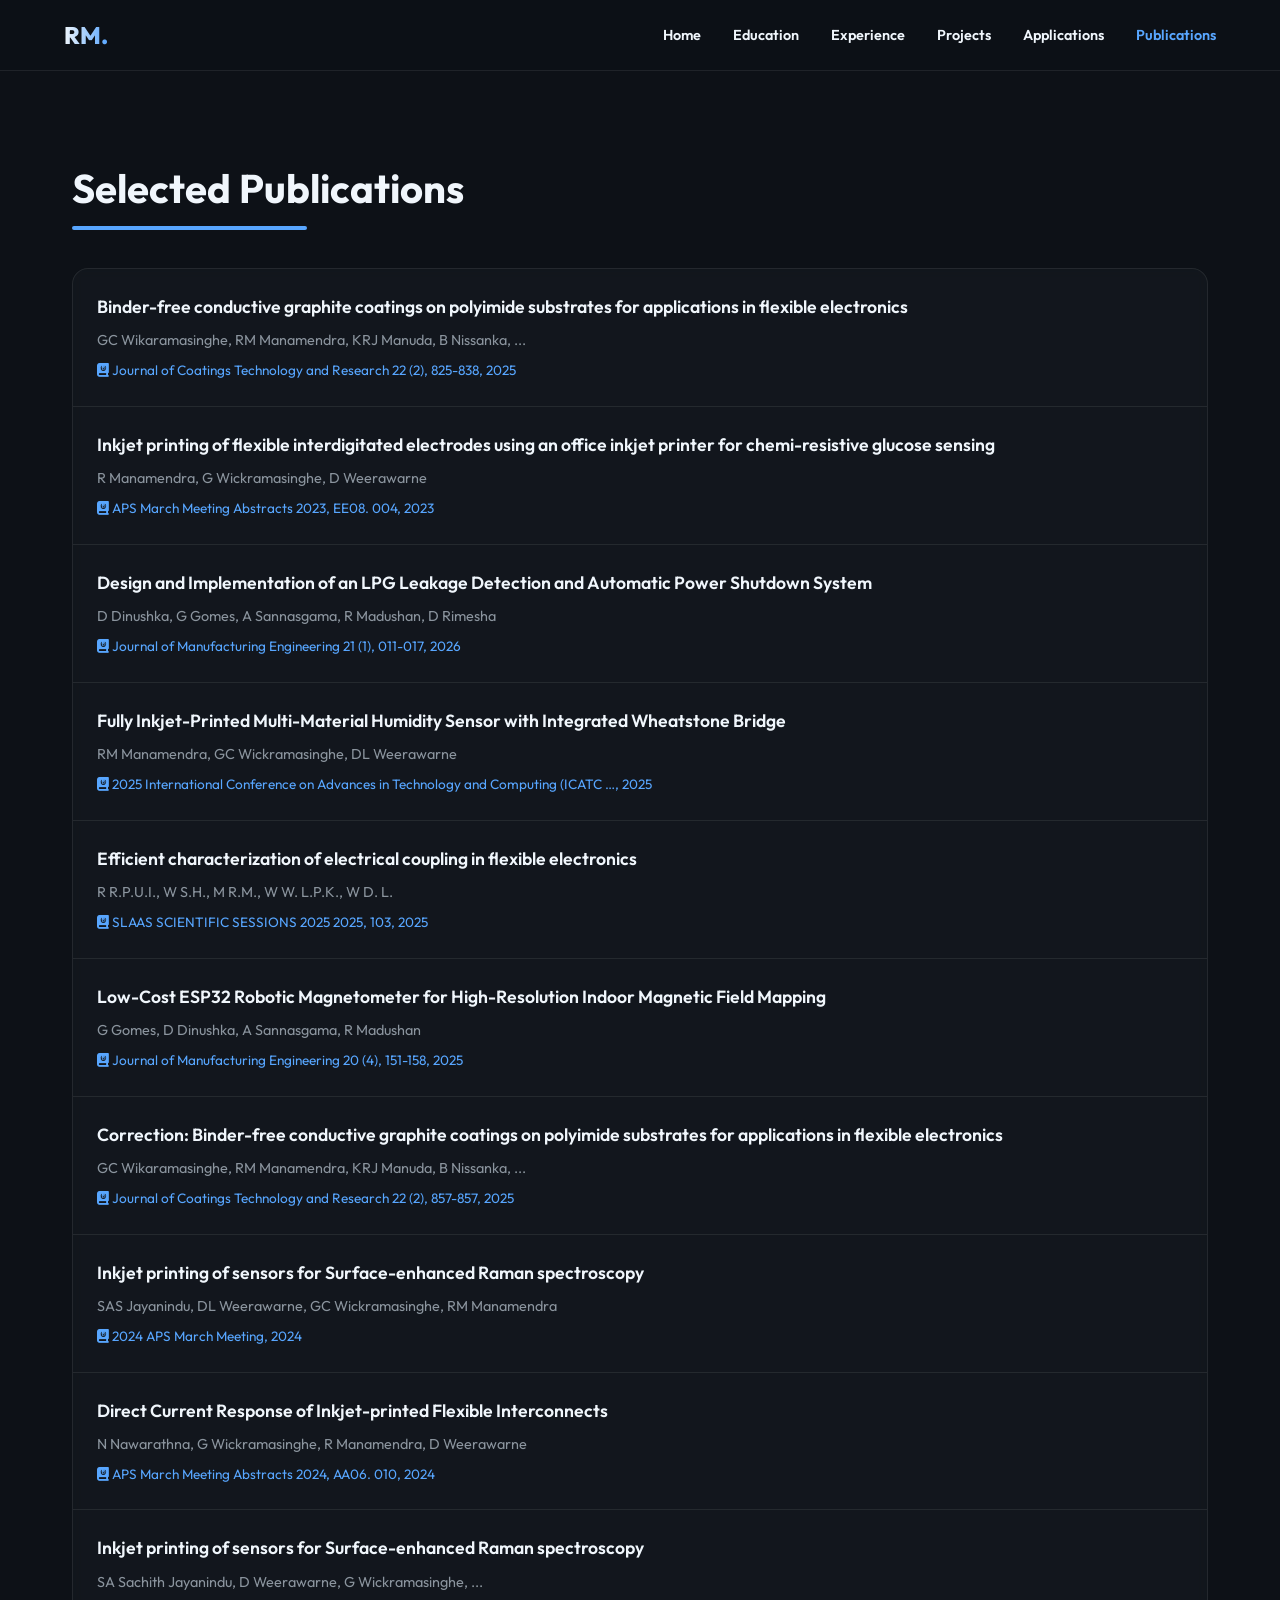
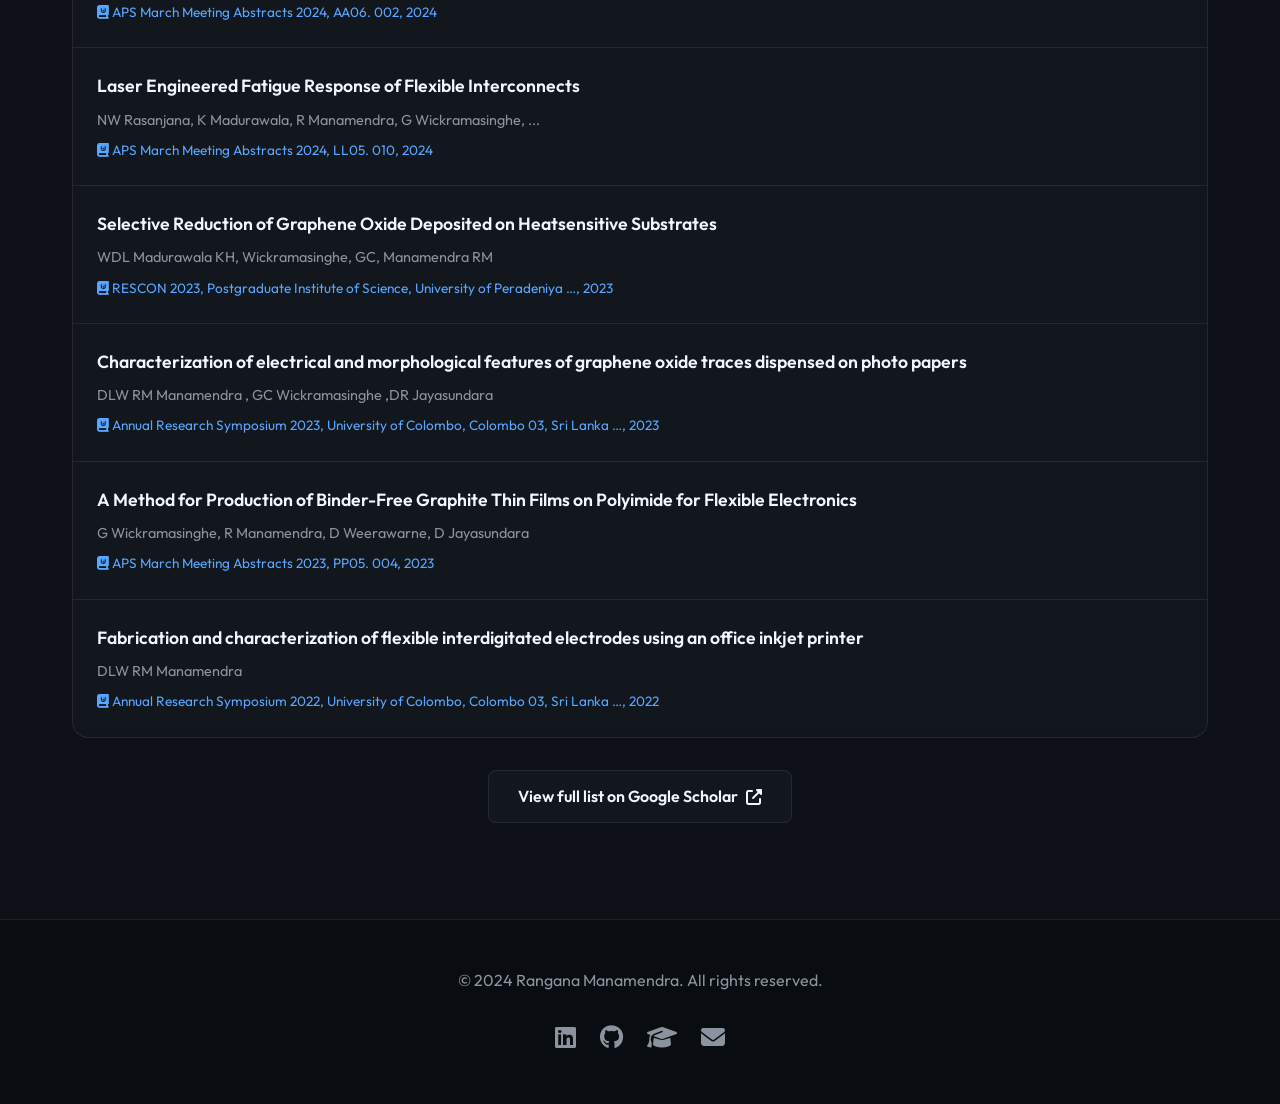
==== publications.html @ c0449da0 "Automated Portfolio Update: 2026-03-19 16:28" ====
<!DOCTYPE html>
<html lang="en">
<head>
    <meta charset="UTF-8">
    <meta name="viewport" content="width=device-width, initial-scale=1.0">
    <title>Rangana Manamendra | Publications</title>
    <link href="https://fonts.googleapis.com/css2?family=Outfit:wght@300;400;600;800&display=swap" rel="stylesheet">
    <link rel="stylesheet" href="style.css">
    <link rel="stylesheet" href="https://cdnjs.cloudflare.com/ajax/libs/font-awesome/6.4.0/css/all.min.css">

    <!-- Google tag (gtag.js) -->
    <script async src="https://www.googletagmanager.com/gtag/js?id=G-ZGXTSCN24V"></script>
    <script>
      window.dataLayer = window.dataLayer || [];
      function gtag(){dataLayer.push(arguments);}
      gtag('js', new Date());

      gtag('config', 'G-ZGXTSCN24V');
    </script>
</head>
<body>
    <nav>
        <div class="logo">RM.</div>
        <ul>
            <li><a href="index.html" class="nav-link">Home</a></li>
            <li><a href="education.html" class="nav-link">Education</a></li>
            <li><a href="experience.html" class="nav-link">Experience</a></li>
            <li><a href="projects.html" class="nav-link">Projects</a></li>
            <li><a href="applications.html" class="nav-link">Applications</a></li>
            <li><a href="publications.html" class="nav-link active">Publications</a></li>
        </ul>
    </nav>
    <div id="content">
        <section class="section-container fade-in">
            <h2 class="section-title">Selected Publications</h2>
            <div class="card" style="padding: 0; overflow: hidden; margin-bottom: 2rem;">
                <!-- PUBLICATIONS_START -->
                <div class="pub-item">
                    <div class="pub-title">Binder-free conductive graphite coatings on polyimide substrates for applications in flexible electronics</div>
                    <div class="pub-authors">GC Wikaramasinghe, RM Manamendra, KRJ Manuda, B Nissanka, ...</div>
                    <div class="pub-venue"><i class="fas fa-journal-whills"></i> Journal of Coatings Technology and Research 22 (2), 825-838, 2025</div>
                </div>
                <div class="pub-item">
                    <div class="pub-title">Inkjet printing of flexible interdigitated electrodes using an office inkjet printer for chemi-resistive glucose sensing</div>
                    <div class="pub-authors">R Manamendra, G Wickramasinghe, D Weerawarne</div>
                    <div class="pub-venue"><i class="fas fa-journal-whills"></i> APS March Meeting Abstracts 2023, EE08. 004, 2023</div>
                </div>
                <div class="pub-item">
                    <div class="pub-title">Design and Implementation of an LPG Leakage Detection and Automatic Power Shutdown System</div>
                    <div class="pub-authors">D Dinushka, G Gomes, A Sannasgama, R Madushan, D Rimesha</div>
                    <div class="pub-venue"><i class="fas fa-journal-whills"></i> Journal of Manufacturing Engineering 21 (1), 011-017, 2026</div>
                </div>
                <div class="pub-item">
                    <div class="pub-title">Fully Inkjet-Printed Multi-Material Humidity Sensor with Integrated Wheatstone Bridge</div>
                    <div class="pub-authors">RM Manamendra, GC Wickramasinghe, DL Weerawarne</div>
                    <div class="pub-venue"><i class="fas fa-journal-whills"></i> 2025 International Conference on Advances in Technology and Computing (ICATC …, 2025</div>
                </div>
                <div class="pub-item">
                    <div class="pub-title">Efficient characterization of electrical coupling in flexible electronics</div>
                    <div class="pub-authors">R R.P.U.I., W S.H., M R.M., W W. L.P.K., W D. L.</div>
                    <div class="pub-venue"><i class="fas fa-journal-whills"></i> SLAAS SCIENTIFIC SESSIONS 2025 2025, 103, 2025</div>
                </div>
                <div class="pub-item">
                    <div class="pub-title">Low-Cost ESP32 Robotic Magnetometer for High-Resolution Indoor Magnetic Field Mapping</div>
                    <div class="pub-authors">G Gomes, D Dinushka, A Sannasgama, R Madushan</div>
                    <div class="pub-venue"><i class="fas fa-journal-whills"></i> Journal of Manufacturing Engineering 20 (4), 151-158, 2025</div>
                </div>
                <div class="pub-item">
                    <div class="pub-title">Correction: Binder-free conductive graphite coatings on polyimide substrates for applications in flexible electronics</div>
                    <div class="pub-authors">GC Wikaramasinghe, RM Manamendra, KRJ Manuda, B Nissanka, ...</div>
                    <div class="pub-venue"><i class="fas fa-journal-whills"></i> Journal of Coatings Technology and Research 22 (2), 857-857, 2025</div>
                </div>
                <div class="pub-item">
                    <div class="pub-title">Inkjet printing of sensors for Surface-enhanced Raman spectroscopy</div>
                    <div class="pub-authors">SAS Jayanindu, DL Weerawarne, GC Wickramasinghe, RM Manamendra</div>
                    <div class="pub-venue"><i class="fas fa-journal-whills"></i> 2024 APS March Meeting, 2024</div>
                </div>
                <div class="pub-item">
                    <div class="pub-title">Direct Current Response of Inkjet-printed Flexible Interconnects</div>
                    <div class="pub-authors">N Nawarathna, G Wickramasinghe, R Manamendra, D Weerawarne</div>
                    <div class="pub-venue"><i class="fas fa-journal-whills"></i> APS March Meeting Abstracts 2024, AA06. 010, 2024</div>
                </div>
                <div class="pub-item">
                    <div class="pub-title">Inkjet printing of sensors for Surface-enhanced Raman spectroscopy</div>
                    <div class="pub-authors">SA Sachith Jayanindu, D Weerawarne, G Wickramasinghe, ...</div>
                    <div class="pub-venue"><i class="fas fa-journal-whills"></i> APS March Meeting Abstracts 2024, AA06. 002, 2024</div>
                </div>
                <div class="pub-item">
                    <div class="pub-title">Laser Engineered Fatigue Response of Flexible Interconnects</div>
                    <div class="pub-authors">NW Rasanjana, K Madurawala, R Manamendra, G Wickramasinghe, ...</div>
                    <div class="pub-venue"><i class="fas fa-journal-whills"></i> APS March Meeting Abstracts 2024, LL05. 010, 2024</div>
                </div>
                <div class="pub-item">
                    <div class="pub-title">Selective Reduction of Graphene Oxide Deposited on Heatsensitive Substrates</div>
                    <div class="pub-authors">WDL Madurawala KH, Wickramasinghe, GC, Manamendra RM</div>
                    <div class="pub-venue"><i class="fas fa-journal-whills"></i> RESCON 2023, Postgraduate Institute of Science, University of Peradeniya …, 2023</div>
                </div>
                <div class="pub-item">
                    <div class="pub-title">Characterization of electrical and morphological features of graphene oxide traces dispensed on photo papers</div>
                    <div class="pub-authors">DLW RM Manamendra , GC Wickramasinghe ,DR Jayasundara</div>
                    <div class="pub-venue"><i class="fas fa-journal-whills"></i> Annual Research Symposium 2023, University of Colombo, Colombo 03, Sri Lanka …, 2023</div>
                </div>
                <div class="pub-item">
                    <div class="pub-title">A Method for Production of Binder-Free Graphite Thin Films on Polyimide for Flexible Electronics</div>
                    <div class="pub-authors">G Wickramasinghe, R Manamendra, D Weerawarne, D Jayasundara</div>
                    <div class="pub-venue"><i class="fas fa-journal-whills"></i> APS March Meeting Abstracts 2023, PP05. 004, 2023</div>
                </div>
                <div class="pub-item">
                    <div class="pub-title">Fabrication and characterization of flexible interdigitated electrodes using an office inkjet printer</div>
                    <div class="pub-authors">DLW RM Manamendra</div>
                    <div class="pub-venue"><i class="fas fa-journal-whills"></i> Annual Research Symposium 2022, University of Colombo, Colombo 03, Sri Lanka …, 2022</div>
                </div>

                <!-- PUBLICATIONS_END -->
            </div>
            <div style="text-align:center;">
                <a href="https://scholar.google.com/citations?user=Um_jCEMAAAAJ&hl=en" target="_blank" class="btn btn-secondary">
                    View full list on Google Scholar <i class="fas fa-external-link-alt"></i>
                </a>
            </div>
        </section>
    </div>
    
    <footer>
        <div class="footer-content">
            <p>&copy; 2024 Rangana Manamendra. All rights reserved.</p>
            <div class="socials">
                <a href="https://www.linkedin.com/in/rangana-madushan-m/" target="_blank"><i class="fab fa-linkedin"></i></a>
                <a href="https://github.com/ranganamadushan" target="_blank"><i class="fab fa-github"></i></a>
                <a href="https://scholar.google.com/citations?user=Um_jCEMAAAAJ&hl=en" target="_blank"><i class="fas fa-graduation-cap"></i></a>
                <a href="mailto:ranganamadushanm@gmail.com"><i class="fas fa-envelope"></i></a>
            </div>
        </div>
    </footer>
    <script src="script.js"></script>
</body>
</html>
---- style.css ----
:root {
    --bg-color: #0d1117;
    --card-bg: rgba(22, 27, 34, 0.6);
    --border-color: rgba(255, 255, 255, 0.08);
    --text-primary: #f0f6fc;
    --text-secondary: #8b949e;
    --accent: #58a6ff;
    --accent-glow: rgba(88, 166, 255, 0.4);
    --nav-bg: rgba(13, 17, 23, 0.85);
}

* {
    box-sizing: border-box;
    margin: 0;
    padding: 0;
}

html {
    scroll-behavior: smooth;
}

body {
    font-family: 'Outfit', sans-serif;
    background-color: var(--bg-color);
    color: var(--text-primary);
    line-height: 1.6;
    overflow-x: hidden;
    display: flex;
    flex-direction: column;
    min-height: 100vh;
}

nav {
    position: fixed;
    top: 0;
    width: 100%;
    z-index: 1000;
    background: var(--nav-bg);
    backdrop-filter: blur(10px);
    border-bottom: 1px solid var(--border-color);
    padding: 1rem 5%;
    display: flex;
    justify-content: space-between;
    align-items: center;
}

nav .logo {
    font-size: 1.5rem;
    font-weight: 800;
    background: linear-gradient(90deg, var(--text-primary), var(--accent));
    -webkit-background-clip: text;
    -webkit-text-fill-color: transparent;
}

nav ul {
    list-style: none;
    display: flex;
    gap: 2rem;
}

nav ul li a {
    color: var(--text-primary);
    text-decoration: none;
    font-weight: 600;
    font-size: 0.9rem;
    transition: color 0.3s;
    cursor: pointer;
}

nav ul li a:hover, nav ul li a.active {
    color: var(--accent);
}

#content {
    padding-top: 60px;
    flex-grow: 1;
}

.section-container {
    max-width: 1200px;
    margin: 0 auto;
    padding: 6rem 2rem;
}

.fade-in {
    opacity: 0;
    transform: translateY(20px);
    transition: opacity 0.8s ease-out, transform 0.8s ease-out;
}

.fade-in.visible {
    opacity: 1;
    transform: translateY(0);
}

/* Hero Section with Image Grid */
.hero {
    display: grid;
    grid-template-columns: 1fr 1fr;
    gap: 4rem;
    align-items: center;
    min-height: 80vh;
}

@media (max-width: 768px) {
    .hero {
        grid-template-columns: 1fr;
        text-align: center;
    }
    .hero-content {
        order: 2;
    }
    .hero-image {
        order: 1;
        margin-bottom: 2rem;
    }
}

.hero h1 {
    font-size: 4.5rem;
    font-weight: 800;
    margin-bottom: 1rem;
    line-height: 1.1;
    background: linear-gradient(135deg, #ffffff 30%, #58a6ff);
    -webkit-background-clip: text;
    -webkit-text-fill-color: transparent;
}

.hero h2 {
    font-size: 1.8rem;
    font-weight: 400;
    color: var(--text-primary);
    margin-bottom: 0.5rem;
}

.hero p {
    font-size: 1.2rem;
    color: var(--text-secondary);
    max-width: 700px;
    margin-bottom: 2.5rem;
}

.hero .cta-buttons {
    display: flex;
    gap: 1rem;
}

@media (max-width: 768px) {
    .hero .cta-buttons {
        justify-content: center;
    }
}

.hero-image {
    display: flex;
    justify-content: center;
    align-items: center;
    position: relative;
}

.hero-image::before {
    content: '';
    position: absolute;
    width: 350px;
    height: 350px;
    background: var(--accent);
    filter: blur(80px);
    opacity: 0.2;
    border-radius: 50%;
    z-index: 0;
}

.hero-image img {
    width: 350px;
    height: 350px;
    object-fit: cover;
    border-radius: 30px;
    border: 2px solid var(--border-color);
    z-index: 1;
    box-shadow: 0 20px 50px rgba(0,0,0,0.5);
    transition: transform 0.3s ease;
}

.hero-image img:hover {
    transform: translateY(-10px) scale(1.02);
}

.btn {
    padding: 0.8rem 1.8rem;
    border-radius: 8px;
    text-decoration: none;
    font-weight: 600;
    transition: all 0.3s ease;
    cursor: pointer;
    display: inline-flex;
    align-items: center;
    gap: 0.5rem;
}

.btn-primary {
    background: var(--accent);
    color: #fff;
    border: none;
    box-shadow: 0 0 15px var(--accent-glow);
}

.btn-primary:hover {
    box-shadow: 0 0 25px var(--accent-glow);
    transform: translateY(-2px);
}

.btn-secondary {
    background: var(--card-bg);
    color: var(--text-primary);
    border: 1px solid var(--border-color);
}

.btn-secondary:hover {
    background: rgba(88, 166, 255, 0.1);
    border-color: var(--accent);
    transform: translateY(-2px);
}

.section-title {
    font-size: 2.5rem;
    margin-bottom: 3rem;
    position: relative;
    display: inline-block;
    color: var(--text-primary);
}

.section-title::after {
    content: '';
    position: absolute;
    bottom: -10px;
    left: 0;
    width: 60%;
    height: 4px;
    background: var(--accent);
    border-radius: 2px;
}

.card-grid {
    display: grid;
    grid-template-columns: repeat(auto-fit, minmax(320px, 1fr));
    gap: 2rem;
}

.card {
    background: var(--card-bg);
    border: 1px solid var(--border-color);
    border-radius: 16px;
    padding: 2rem;
    backdrop-filter: blur(5px);
    transition: transform 0.3s ease, border-color 0.3s ease, box-shadow 0.3s ease;
    text-decoration: none;
    color: inherit;
    display: block;
}

.card:hover {
    transform: translateY(-5px);
    border-color: var(--accent);
    box-shadow: 0 10px 30px rgba(0, 0, 0, 0.5);
}

.card h3 {
    margin-bottom: 1rem;
    color: var(--text-primary);
    font-size: 1.3rem;
}

.card p {
    color: var(--text-secondary);
    margin-bottom: 1rem;
    font-size: 0.95rem;
}

.card .meta {
    font-size: 0.85rem;
    color: var(--accent);
    margin-bottom: 1rem;
    display: block;
    font-weight: 600;
}

.tag-list {
    display: flex;
    flex-wrap: wrap;
    gap: 0.5rem;
    margin-top: 1rem;
}

.tag {
    padding: 0.3rem 0.8rem;
    background: rgba(88, 166, 255, 0.1);
    color: var(--accent);
    border-radius: 20px;
    font-size: 0.8rem;
    font-weight: 600;
    border: 1px solid rgba(88, 166, 255, 0.2);
}

footer {
    background: #090c10;
    padding: 3rem 5%;
    border-top: 1px solid var(--border-color);
    text-align: center;
    margin-top: auto;
}

.footer-content {
    max-width: 1200px;
    margin: 0 auto;
    display: flex;
    flex-direction: column;
    align-items: center;
    gap: 1.5rem;
}

.footer-content p {
    color: var(--text-secondary);
}

.socials {
    display: flex;
    gap: 1.5rem;
}

.socials a {
    color: var(--text-secondary);
    font-size: 1.5rem;
    transition: color 0.3s, transform 0.3s;
}

.socials a:hover {
    color: var(--accent);
    transform: translateY(-3px) scale(1.1);
}

/* Timeline */
.timeline {
    position: relative;
    max-width: 800px;
    margin: 0 auto;
}

.timeline::after {
    content: '';
    position: absolute;
    width: 2px;
    background: var(--border-color);
    top: 0;
    bottom: 0;
    left: 20px;
    margin-left: -1px;
}

.timeline-item {
    padding: 10px 40px 40px 50px;
    position: relative;
    background: inherit;
    width: 100%;
}

.timeline-item::after {
    content: '';
    position: absolute;
    width: 16px;
    height: 16px;
    right: auto;
    background: var(--bg-color);
    border: 3px solid var(--accent);
    top: 15px;
    border-radius: 50%;
    z-index: 1;
    left: 12px;
}

.timeline-content {
    background: var(--card-bg);
    padding: 1.5rem;
    border-radius: 12px;
    border: 1px solid var(--border-color);
    transition: all 0.3s ease;
}

.timeline-content:hover {
    border-color: var(--accent);
}

.timeline-content h3 {
    margin-bottom: 0.2rem;
}

.timeline-content h4 {
    color: var(--text-secondary);
    font-weight: 400;
    margin-bottom: 1rem;
}

.about-grid {
    display: grid;
    grid-template-columns: 2fr 1fr;
    gap: 3rem;
}

@media (max-width: 1000px) {
    .about-grid {
        grid-template-columns: 1fr;
    }
}

/* Publications list */
.pub-item {
    padding: 1.5rem;
    border-bottom: 1px solid var(--border-color);
    transition: background 0.3s;
}

.pub-item:last-child {
    border-bottom: none;
}

.pub-item:hover {
    background: rgba(255, 255, 255, 0.02);
}

.pub-title {
    font-size: 1.1rem;
    font-weight: 600;
    color: var(--text-primary);
    margin-bottom: 0.5rem;
}

.pub-authors {
    color: var(--text-secondary);
    font-size: 0.9rem;
    margin-bottom: 0.5rem;
}

.pub-venue {
    color: var(--accent);
    font-size: 0.85rem;
}
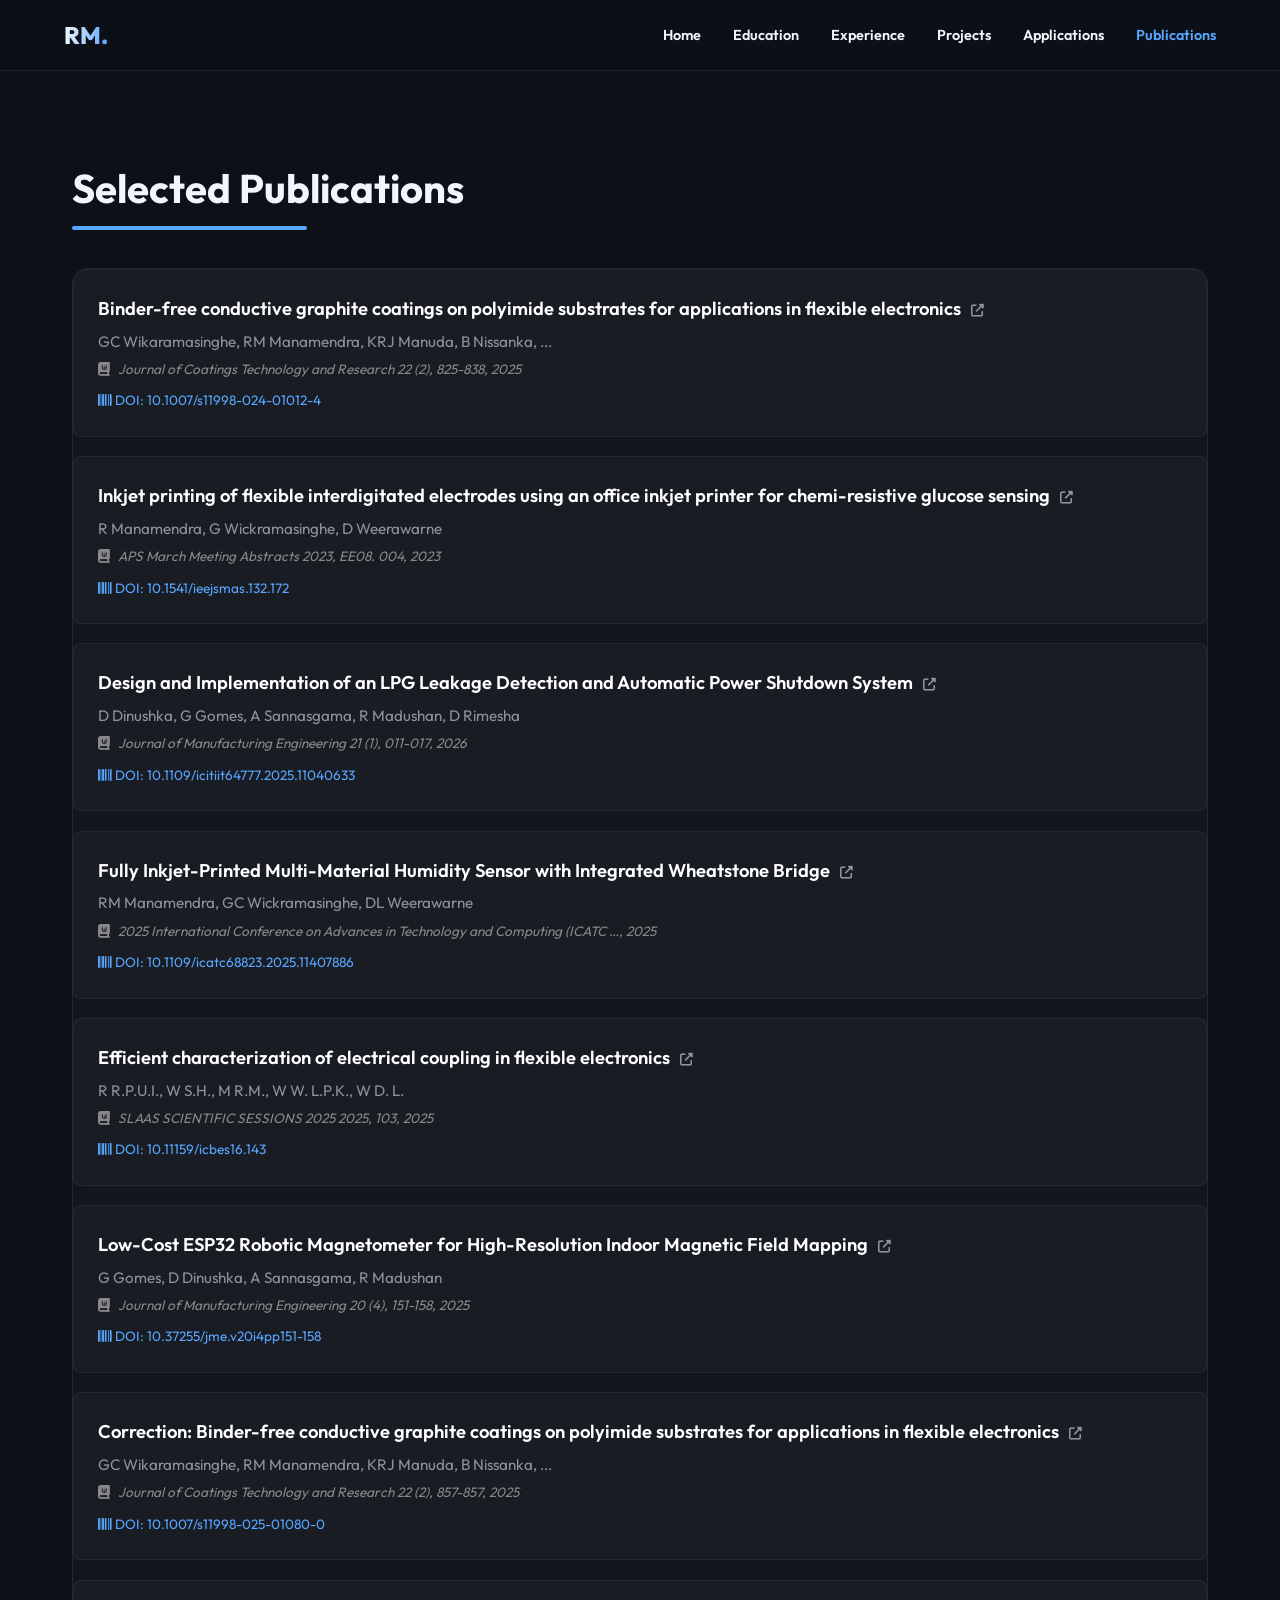
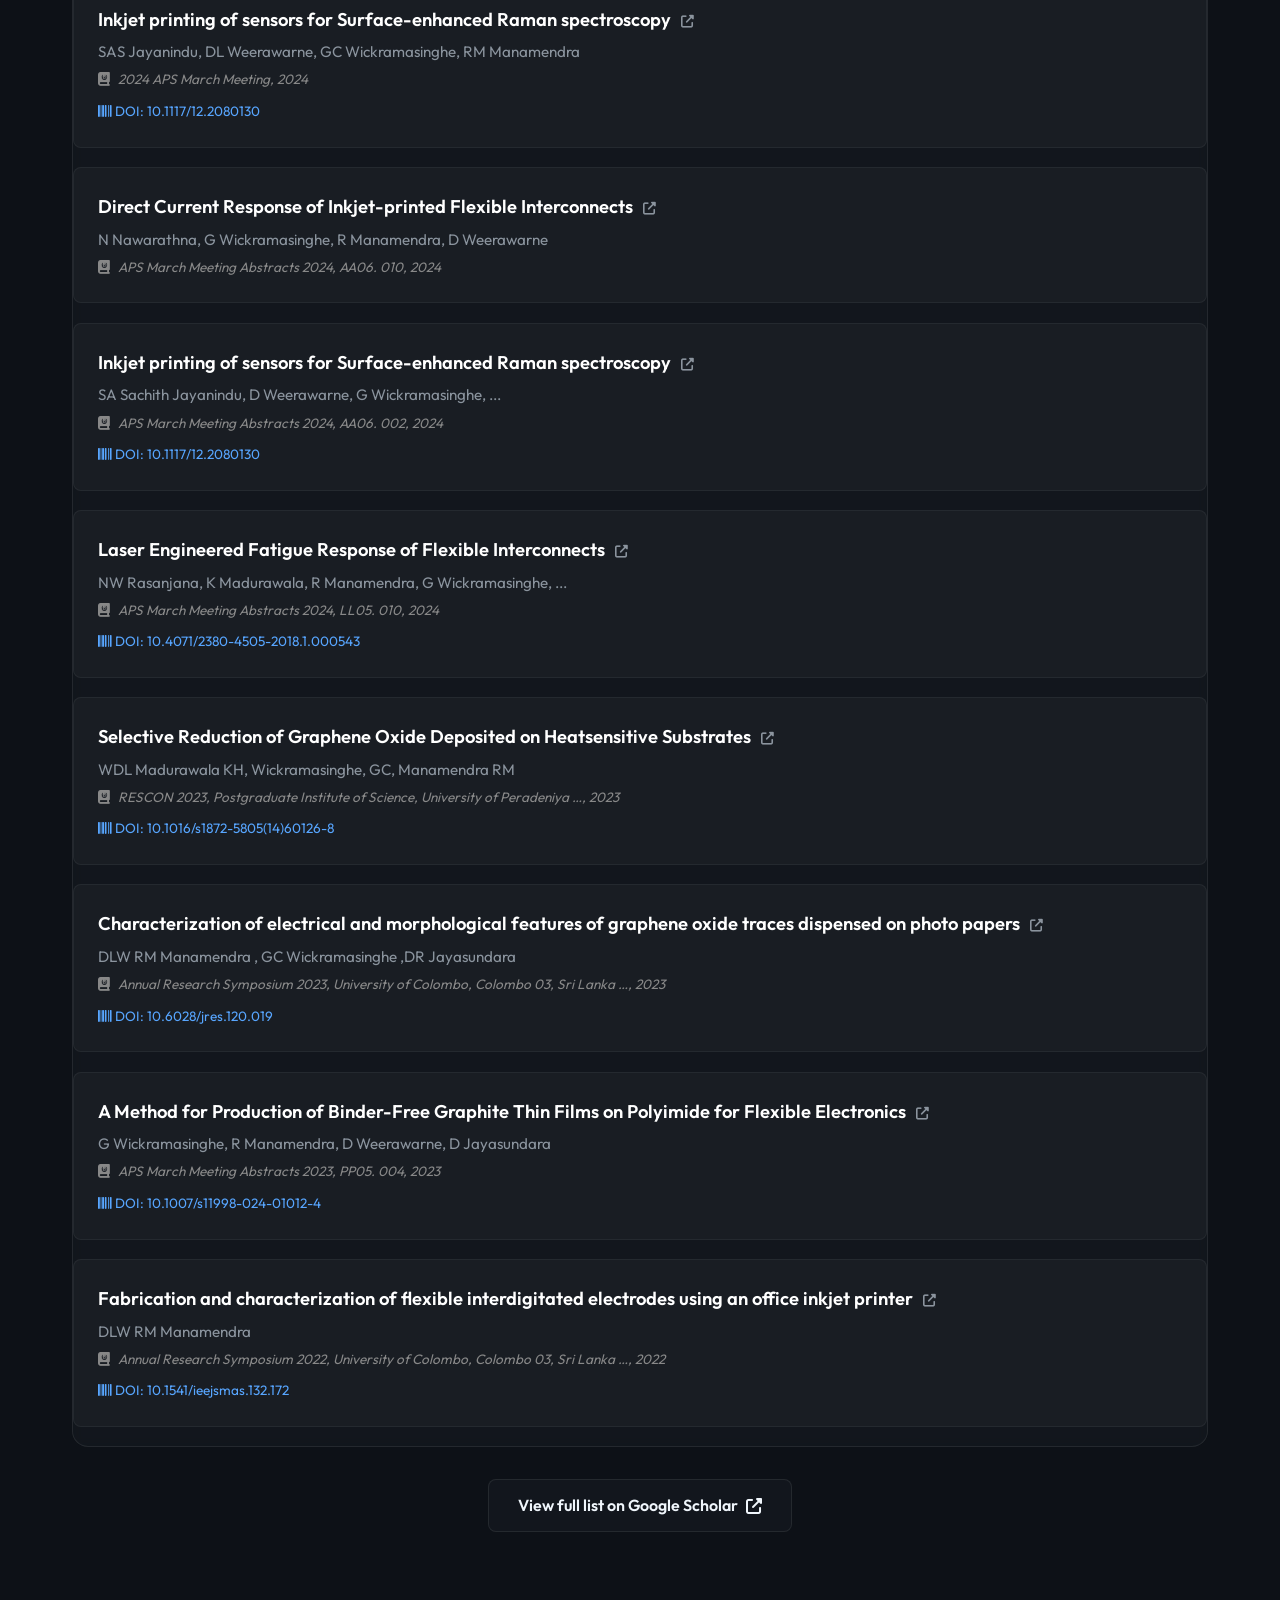
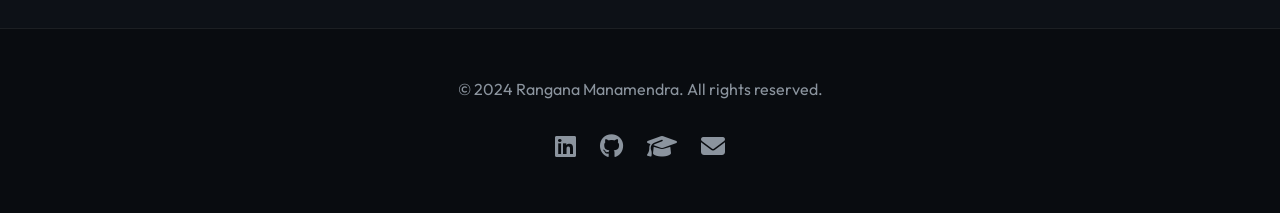
==== commit fe69b6e4: "Automated Portfolio Update: 2026-03-20 10:26" ====
--- a/publications.html
+++ b/publications.html
@@ -35,81 +35,96 @@
             <h2 class="section-title">Selected Publications</h2>
             <div class="card" style="padding: 0; overflow: hidden; margin-bottom: 2rem;">
                 <!-- PUBLICATIONS_START -->
-                <div class="pub-item">
-                    <div class="pub-title">Binder-free conductive graphite coatings on polyimide substrates for applications in flexible electronics</div>
-                    <div class="pub-authors">GC Wikaramasinghe, RM Manamendra, KRJ Manuda, B Nissanka, ...</div>
-                    <div class="pub-venue"><i class="fas fa-journal-whills"></i> Journal of Coatings Technology and Research 22 (2), 825-838, 2025</div>
-                </div>
-                <div class="pub-item">
-                    <div class="pub-title">Inkjet printing of flexible interdigitated electrodes using an office inkjet printer for chemi-resistive glucose sensing</div>
-                    <div class="pub-authors">R Manamendra, G Wickramasinghe, D Weerawarne</div>
-                    <div class="pub-venue"><i class="fas fa-journal-whills"></i> APS March Meeting Abstracts 2023, EE08. 004, 2023</div>
-                </div>
-                <div class="pub-item">
-                    <div class="pub-title">Design and Implementation of an LPG Leakage Detection and Automatic Power Shutdown System</div>
-                    <div class="pub-authors">D Dinushka, G Gomes, A Sannasgama, R Madushan, D Rimesha</div>
-                    <div class="pub-venue"><i class="fas fa-journal-whills"></i> Journal of Manufacturing Engineering 21 (1), 011-017, 2026</div>
-                </div>
-                <div class="pub-item">
-                    <div class="pub-title">Fully Inkjet-Printed Multi-Material Humidity Sensor with Integrated Wheatstone Bridge</div>
-                    <div class="pub-authors">RM Manamendra, GC Wickramasinghe, DL Weerawarne</div>
-                    <div class="pub-venue"><i class="fas fa-journal-whills"></i> 2025 International Conference on Advances in Technology and Computing (ICATC …, 2025</div>
-                </div>
-                <div class="pub-item">
-                    <div class="pub-title">Efficient characterization of electrical coupling in flexible electronics</div>
-                    <div class="pub-authors">R R.P.U.I., W S.H., M R.M., W W. L.P.K., W D. L.</div>
-                    <div class="pub-venue"><i class="fas fa-journal-whills"></i> SLAAS SCIENTIFIC SESSIONS 2025 2025, 103, 2025</div>
-                </div>
-                <div class="pub-item">
-                    <div class="pub-title">Low-Cost ESP32 Robotic Magnetometer for High-Resolution Indoor Magnetic Field Mapping</div>
-                    <div class="pub-authors">G Gomes, D Dinushka, A Sannasgama, R Madushan</div>
-                    <div class="pub-venue"><i class="fas fa-journal-whills"></i> Journal of Manufacturing Engineering 20 (4), 151-158, 2025</div>
-                </div>
-                <div class="pub-item">
-                    <div class="pub-title">Correction: Binder-free conductive graphite coatings on polyimide substrates for applications in flexible electronics</div>
-                    <div class="pub-authors">GC Wikaramasinghe, RM Manamendra, KRJ Manuda, B Nissanka, ...</div>
-                    <div class="pub-venue"><i class="fas fa-journal-whills"></i> Journal of Coatings Technology and Research 22 (2), 857-857, 2025</div>
-                </div>
-                <div class="pub-item">
-                    <div class="pub-title">Inkjet printing of sensors for Surface-enhanced Raman spectroscopy</div>
-                    <div class="pub-authors">SAS Jayanindu, DL Weerawarne, GC Wickramasinghe, RM Manamendra</div>
-                    <div class="pub-venue"><i class="fas fa-journal-whills"></i> 2024 APS March Meeting, 2024</div>
-                </div>
-                <div class="pub-item">
-                    <div class="pub-title">Direct Current Response of Inkjet-printed Flexible Interconnects</div>
-                    <div class="pub-authors">N Nawarathna, G Wickramasinghe, R Manamendra, D Weerawarne</div>
-                    <div class="pub-venue"><i class="fas fa-journal-whills"></i> APS March Meeting Abstracts 2024, AA06. 010, 2024</div>
-                </div>
-                <div class="pub-item">
-                    <div class="pub-title">Inkjet printing of sensors for Surface-enhanced Raman spectroscopy</div>
-                    <div class="pub-authors">SA Sachith Jayanindu, D Weerawarne, G Wickramasinghe, ...</div>
-                    <div class="pub-venue"><i class="fas fa-journal-whills"></i> APS March Meeting Abstracts 2024, AA06. 002, 2024</div>
-                </div>
-                <div class="pub-item">
-                    <div class="pub-title">Laser Engineered Fatigue Response of Flexible Interconnects</div>
-                    <div class="pub-authors">NW Rasanjana, K Madurawala, R Manamendra, G Wickramasinghe, ...</div>
-                    <div class="pub-venue"><i class="fas fa-journal-whills"></i> APS March Meeting Abstracts 2024, LL05. 010, 2024</div>
-                </div>
-                <div class="pub-item">
-                    <div class="pub-title">Selective Reduction of Graphene Oxide Deposited on Heatsensitive Substrates</div>
-                    <div class="pub-authors">WDL Madurawala KH, Wickramasinghe, GC, Manamendra RM</div>
-                    <div class="pub-venue"><i class="fas fa-journal-whills"></i> RESCON 2023, Postgraduate Institute of Science, University of Peradeniya …, 2023</div>
-                </div>
-                <div class="pub-item">
-                    <div class="pub-title">Characterization of electrical and morphological features of graphene oxide traces dispensed on photo papers</div>
-                    <div class="pub-authors">DLW RM Manamendra , GC Wickramasinghe ,DR Jayasundara</div>
-                    <div class="pub-venue"><i class="fas fa-journal-whills"></i> Annual Research Symposium 2023, University of Colombo, Colombo 03, Sri Lanka …, 2023</div>
-                </div>
-                <div class="pub-item">
-                    <div class="pub-title">A Method for Production of Binder-Free Graphite Thin Films on Polyimide for Flexible Electronics</div>
-                    <div class="pub-authors">G Wickramasinghe, R Manamendra, D Weerawarne, D Jayasundara</div>
-                    <div class="pub-venue"><i class="fas fa-journal-whills"></i> APS March Meeting Abstracts 2023, PP05. 004, 2023</div>
-                </div>
-                <div class="pub-item">
-                    <div class="pub-title">Fabrication and characterization of flexible interdigitated electrodes using an office inkjet printer</div>
-                    <div class="pub-authors">DLW RM Manamendra</div>
-                    <div class="pub-venue"><i class="fas fa-journal-whills"></i> Annual Research Symposium 2022, University of Colombo, Colombo 03, Sri Lanka …, 2022</div>
-                </div>
+                <a href="https://doi.org/10.1007/s11998-024-01012-4" target="_blank" class="pub-item" style="display: block; text-decoration: none; padding: 1.5rem; background: rgba(255,255,255,0.03); border-radius: 8px; margin-bottom: 1.2rem; border: 1px solid rgba(255,255,255,0.05); transition: transform 0.2s, border-color 0.2s;">
+                    <div class="pub-title" style="color: #fff; font-size: 1.15rem; font-weight: 600; margin-bottom: 0.4rem;">Binder-free conductive graphite coatings on polyimide substrates for applications in flexible electronics <i class="fas fa-external-link-alt" style="font-size: 0.8rem; margin-left: 0.4rem; color: var(--text-secondary);"></i></div>
+                    <div class="pub-authors" style="font-size: 0.95rem; color: var(--text-secondary); margin-bottom: 0.3rem;">GC Wikaramasinghe, RM Manamendra, KRJ Manuda, B Nissanka, ...</div>
+                    <div class="pub-venue" style="font-size: 0.85rem; color: #888; font-style: italic;"><i class="fas fa-journal-whills" style="margin-right: 0.3rem;"></i> Journal of Coatings Technology and Research 22 (2), 825-838, 2025</div>
+                    <div class="pub-doi" style="margin-top: 0.6rem; font-size: 0.85rem; color: var(--accent);"><i class="fas fa-barcode"></i> DOI: 10.1007/s11998-024-01012-4</div>
+                </a>
+                <a href="https://doi.org/10.1541/ieejsmas.132.172" target="_blank" class="pub-item" style="display: block; text-decoration: none; padding: 1.5rem; background: rgba(255,255,255,0.03); border-radius: 8px; margin-bottom: 1.2rem; border: 1px solid rgba(255,255,255,0.05); transition: transform 0.2s, border-color 0.2s;">
+                    <div class="pub-title" style="color: #fff; font-size: 1.15rem; font-weight: 600; margin-bottom: 0.4rem;">Inkjet printing of flexible interdigitated electrodes using an office inkjet printer for chemi-resistive glucose sensing <i class="fas fa-external-link-alt" style="font-size: 0.8rem; margin-left: 0.4rem; color: var(--text-secondary);"></i></div>
+                    <div class="pub-authors" style="font-size: 0.95rem; color: var(--text-secondary); margin-bottom: 0.3rem;">R Manamendra, G Wickramasinghe, D Weerawarne</div>
+                    <div class="pub-venue" style="font-size: 0.85rem; color: #888; font-style: italic;"><i class="fas fa-journal-whills" style="margin-right: 0.3rem;"></i> APS March Meeting Abstracts 2023, EE08. 004, 2023</div>
+                    <div class="pub-doi" style="margin-top: 0.6rem; font-size: 0.85rem; color: var(--accent);"><i class="fas fa-barcode"></i> DOI: 10.1541/ieejsmas.132.172</div>
+                </a>
+                <a href="https://doi.org/10.1109/icitiit64777.2025.11040633" target="_blank" class="pub-item" style="display: block; text-decoration: none; padding: 1.5rem; background: rgba(255,255,255,0.03); border-radius: 8px; margin-bottom: 1.2rem; border: 1px solid rgba(255,255,255,0.05); transition: transform 0.2s, border-color 0.2s;">
+                    <div class="pub-title" style="color: #fff; font-size: 1.15rem; font-weight: 600; margin-bottom: 0.4rem;">Design and Implementation of an LPG Leakage Detection and Automatic Power Shutdown System <i class="fas fa-external-link-alt" style="font-size: 0.8rem; margin-left: 0.4rem; color: var(--text-secondary);"></i></div>
+                    <div class="pub-authors" style="font-size: 0.95rem; color: var(--text-secondary); margin-bottom: 0.3rem;">D Dinushka, G Gomes, A Sannasgama, R Madushan, D Rimesha</div>
+                    <div class="pub-venue" style="font-size: 0.85rem; color: #888; font-style: italic;"><i class="fas fa-journal-whills" style="margin-right: 0.3rem;"></i> Journal of Manufacturing Engineering 21 (1), 011-017, 2026</div>
+                    <div class="pub-doi" style="margin-top: 0.6rem; font-size: 0.85rem; color: var(--accent);"><i class="fas fa-barcode"></i> DOI: 10.1109/icitiit64777.2025.11040633</div>
+                </a>
+                <a href="https://doi.org/10.1109/icatc68823.2025.11407886" target="_blank" class="pub-item" style="display: block; text-decoration: none; padding: 1.5rem; background: rgba(255,255,255,0.03); border-radius: 8px; margin-bottom: 1.2rem; border: 1px solid rgba(255,255,255,0.05); transition: transform 0.2s, border-color 0.2s;">
+                    <div class="pub-title" style="color: #fff; font-size: 1.15rem; font-weight: 600; margin-bottom: 0.4rem;">Fully Inkjet-Printed Multi-Material Humidity Sensor with Integrated Wheatstone Bridge <i class="fas fa-external-link-alt" style="font-size: 0.8rem; margin-left: 0.4rem; color: var(--text-secondary);"></i></div>
+                    <div class="pub-authors" style="font-size: 0.95rem; color: var(--text-secondary); margin-bottom: 0.3rem;">RM Manamendra, GC Wickramasinghe, DL Weerawarne</div>
+                    <div class="pub-venue" style="font-size: 0.85rem; color: #888; font-style: italic;"><i class="fas fa-journal-whills" style="margin-right: 0.3rem;"></i> 2025 International Conference on Advances in Technology and Computing (ICATC …, 2025</div>
+                    <div class="pub-doi" style="margin-top: 0.6rem; font-size: 0.85rem; color: var(--accent);"><i class="fas fa-barcode"></i> DOI: 10.1109/icatc68823.2025.11407886</div>
+                </a>
+                <a href="https://doi.org/10.11159/icbes16.143" target="_blank" class="pub-item" style="display: block; text-decoration: none; padding: 1.5rem; background: rgba(255,255,255,0.03); border-radius: 8px; margin-bottom: 1.2rem; border: 1px solid rgba(255,255,255,0.05); transition: transform 0.2s, border-color 0.2s;">
+                    <div class="pub-title" style="color: #fff; font-size: 1.15rem; font-weight: 600; margin-bottom: 0.4rem;">Efficient characterization of electrical coupling in flexible electronics <i class="fas fa-external-link-alt" style="font-size: 0.8rem; margin-left: 0.4rem; color: var(--text-secondary);"></i></div>
+                    <div class="pub-authors" style="font-size: 0.95rem; color: var(--text-secondary); margin-bottom: 0.3rem;">R R.P.U.I., W S.H., M R.M., W W. L.P.K., W D. L.</div>
+                    <div class="pub-venue" style="font-size: 0.85rem; color: #888; font-style: italic;"><i class="fas fa-journal-whills" style="margin-right: 0.3rem;"></i> SLAAS SCIENTIFIC SESSIONS 2025 2025, 103, 2025</div>
+                    <div class="pub-doi" style="margin-top: 0.6rem; font-size: 0.85rem; color: var(--accent);"><i class="fas fa-barcode"></i> DOI: 10.11159/icbes16.143</div>
+                </a>
+                <a href="https://doi.org/10.37255/jme.v20i4pp151-158" target="_blank" class="pub-item" style="display: block; text-decoration: none; padding: 1.5rem; background: rgba(255,255,255,0.03); border-radius: 8px; margin-bottom: 1.2rem; border: 1px solid rgba(255,255,255,0.05); transition: transform 0.2s, border-color 0.2s;">
+                    <div class="pub-title" style="color: #fff; font-size: 1.15rem; font-weight: 600; margin-bottom: 0.4rem;">Low-Cost ESP32 Robotic Magnetometer for High-Resolution Indoor Magnetic Field Mapping <i class="fas fa-external-link-alt" style="font-size: 0.8rem; margin-left: 0.4rem; color: var(--text-secondary);"></i></div>
+                    <div class="pub-authors" style="font-size: 0.95rem; color: var(--text-secondary); margin-bottom: 0.3rem;">G Gomes, D Dinushka, A Sannasgama, R Madushan</div>
+                    <div class="pub-venue" style="font-size: 0.85rem; color: #888; font-style: italic;"><i class="fas fa-journal-whills" style="margin-right: 0.3rem;"></i> Journal of Manufacturing Engineering 20 (4), 151-158, 2025</div>
+                    <div class="pub-doi" style="margin-top: 0.6rem; font-size: 0.85rem; color: var(--accent);"><i class="fas fa-barcode"></i> DOI: 10.37255/jme.v20i4pp151-158</div>
+                </a>
+                <a href="https://doi.org/10.1007/s11998-025-01080-0" target="_blank" class="pub-item" style="display: block; text-decoration: none; padding: 1.5rem; background: rgba(255,255,255,0.03); border-radius: 8px; margin-bottom: 1.2rem; border: 1px solid rgba(255,255,255,0.05); transition: transform 0.2s, border-color 0.2s;">
+                    <div class="pub-title" style="color: #fff; font-size: 1.15rem; font-weight: 600; margin-bottom: 0.4rem;">Correction: Binder-free conductive graphite coatings on polyimide substrates for applications in flexible electronics <i class="fas fa-external-link-alt" style="font-size: 0.8rem; margin-left: 0.4rem; color: var(--text-secondary);"></i></div>
+                    <div class="pub-authors" style="font-size: 0.95rem; color: var(--text-secondary); margin-bottom: 0.3rem;">GC Wikaramasinghe, RM Manamendra, KRJ Manuda, B Nissanka, ...</div>
+                    <div class="pub-venue" style="font-size: 0.85rem; color: #888; font-style: italic;"><i class="fas fa-journal-whills" style="margin-right: 0.3rem;"></i> Journal of Coatings Technology and Research 22 (2), 857-857, 2025</div>
+                    <div class="pub-doi" style="margin-top: 0.6rem; font-size: 0.85rem; color: var(--accent);"><i class="fas fa-barcode"></i> DOI: 10.1007/s11998-025-01080-0</div>
+                </a>
+                <a href="https://doi.org/10.1117/12.2080130" target="_blank" class="pub-item" style="display: block; text-decoration: none; padding: 1.5rem; background: rgba(255,255,255,0.03); border-radius: 8px; margin-bottom: 1.2rem; border: 1px solid rgba(255,255,255,0.05); transition: transform 0.2s, border-color 0.2s;">
+                    <div class="pub-title" style="color: #fff; font-size: 1.15rem; font-weight: 600; margin-bottom: 0.4rem;">Inkjet printing of sensors for Surface-enhanced Raman spectroscopy <i class="fas fa-external-link-alt" style="font-size: 0.8rem; margin-left: 0.4rem; color: var(--text-secondary);"></i></div>
+                    <div class="pub-authors" style="font-size: 0.95rem; color: var(--text-secondary); margin-bottom: 0.3rem;">SAS Jayanindu, DL Weerawarne, GC Wickramasinghe, RM Manamendra</div>
+                    <div class="pub-venue" style="font-size: 0.85rem; color: #888; font-style: italic;"><i class="fas fa-journal-whills" style="margin-right: 0.3rem;"></i> 2024 APS March Meeting, 2024</div>
+                    <div class="pub-doi" style="margin-top: 0.6rem; font-size: 0.85rem; color: var(--accent);"><i class="fas fa-barcode"></i> DOI: 10.1117/12.2080130</div>
+                </a>
+                <a href="https://scholar.google.com/citations?view_op=view_citation&hl=en&user=Um_jCEMAAAAJ&citation_for_view=Um_jCEMAAAAJ:Y0pCki6q_DkC" target="_blank" class="pub-item" style="display: block; text-decoration: none; padding: 1.5rem; background: rgba(255,255,255,0.03); border-radius: 8px; margin-bottom: 1.2rem; border: 1px solid rgba(255,255,255,0.05); transition: transform 0.2s, border-color 0.2s;">
+                    <div class="pub-title" style="color: #fff; font-size: 1.15rem; font-weight: 600; margin-bottom: 0.4rem;">Direct Current Response of Inkjet-printed Flexible Interconnects <i class="fas fa-external-link-alt" style="font-size: 0.8rem; margin-left: 0.4rem; color: var(--text-secondary);"></i></div>
+                    <div class="pub-authors" style="font-size: 0.95rem; color: var(--text-secondary); margin-bottom: 0.3rem;">N Nawarathna, G Wickramasinghe, R Manamendra, D Weerawarne</div>
+                    <div class="pub-venue" style="font-size: 0.85rem; color: #888; font-style: italic;"><i class="fas fa-journal-whills" style="margin-right: 0.3rem;"></i> APS March Meeting Abstracts 2024, AA06. 010, 2024</div>
+                    
+                </a>
+                <a href="https://doi.org/10.1117/12.2080130" target="_blank" class="pub-item" style="display: block; text-decoration: none; padding: 1.5rem; background: rgba(255,255,255,0.03); border-radius: 8px; margin-bottom: 1.2rem; border: 1px solid rgba(255,255,255,0.05); transition: transform 0.2s, border-color 0.2s;">
+                    <div class="pub-title" style="color: #fff; font-size: 1.15rem; font-weight: 600; margin-bottom: 0.4rem;">Inkjet printing of sensors for Surface-enhanced Raman spectroscopy <i class="fas fa-external-link-alt" style="font-size: 0.8rem; margin-left: 0.4rem; color: var(--text-secondary);"></i></div>
+                    <div class="pub-authors" style="font-size: 0.95rem; color: var(--text-secondary); margin-bottom: 0.3rem;">SA Sachith Jayanindu, D Weerawarne, G Wickramasinghe, ...</div>
+                    <div class="pub-venue" style="font-size: 0.85rem; color: #888; font-style: italic;"><i class="fas fa-journal-whills" style="margin-right: 0.3rem;"></i> APS March Meeting Abstracts 2024, AA06. 002, 2024</div>
+                    <div class="pub-doi" style="margin-top: 0.6rem; font-size: 0.85rem; color: var(--accent);"><i class="fas fa-barcode"></i> DOI: 10.1117/12.2080130</div>
+                </a>
+                <a href="https://doi.org/10.4071/2380-4505-2018.1.000543" target="_blank" class="pub-item" style="display: block; text-decoration: none; padding: 1.5rem; background: rgba(255,255,255,0.03); border-radius: 8px; margin-bottom: 1.2rem; border: 1px solid rgba(255,255,255,0.05); transition: transform 0.2s, border-color 0.2s;">
+                    <div class="pub-title" style="color: #fff; font-size: 1.15rem; font-weight: 600; margin-bottom: 0.4rem;">Laser Engineered Fatigue Response of Flexible Interconnects <i class="fas fa-external-link-alt" style="font-size: 0.8rem; margin-left: 0.4rem; color: var(--text-secondary);"></i></div>
+                    <div class="pub-authors" style="font-size: 0.95rem; color: var(--text-secondary); margin-bottom: 0.3rem;">NW Rasanjana, K Madurawala, R Manamendra, G Wickramasinghe, ...</div>
+                    <div class="pub-venue" style="font-size: 0.85rem; color: #888; font-style: italic;"><i class="fas fa-journal-whills" style="margin-right: 0.3rem;"></i> APS March Meeting Abstracts 2024, LL05. 010, 2024</div>
+                    <div class="pub-doi" style="margin-top: 0.6rem; font-size: 0.85rem; color: var(--accent);"><i class="fas fa-barcode"></i> DOI: 10.4071/2380-4505-2018.1.000543</div>
+                </a>
+                <a href="https://doi.org/10.1016/s1872-5805(14)60126-8" target="_blank" class="pub-item" style="display: block; text-decoration: none; padding: 1.5rem; background: rgba(255,255,255,0.03); border-radius: 8px; margin-bottom: 1.2rem; border: 1px solid rgba(255,255,255,0.05); transition: transform 0.2s, border-color 0.2s;">
+                    <div class="pub-title" style="color: #fff; font-size: 1.15rem; font-weight: 600; margin-bottom: 0.4rem;">Selective Reduction of Graphene Oxide Deposited on Heatsensitive Substrates <i class="fas fa-external-link-alt" style="font-size: 0.8rem; margin-left: 0.4rem; color: var(--text-secondary);"></i></div>
+                    <div class="pub-authors" style="font-size: 0.95rem; color: var(--text-secondary); margin-bottom: 0.3rem;">WDL Madurawala KH, Wickramasinghe, GC, Manamendra RM</div>
+                    <div class="pub-venue" style="font-size: 0.85rem; color: #888; font-style: italic;"><i class="fas fa-journal-whills" style="margin-right: 0.3rem;"></i> RESCON 2023, Postgraduate Institute of Science, University of Peradeniya …, 2023</div>
+                    <div class="pub-doi" style="margin-top: 0.6rem; font-size: 0.85rem; color: var(--accent);"><i class="fas fa-barcode"></i> DOI: 10.1016/s1872-5805(14)60126-8</div>
+                </a>
+                <a href="https://doi.org/10.6028/jres.120.019" target="_blank" class="pub-item" style="display: block; text-decoration: none; padding: 1.5rem; background: rgba(255,255,255,0.03); border-radius: 8px; margin-bottom: 1.2rem; border: 1px solid rgba(255,255,255,0.05); transition: transform 0.2s, border-color 0.2s;">
+                    <div class="pub-title" style="color: #fff; font-size: 1.15rem; font-weight: 600; margin-bottom: 0.4rem;">Characterization of electrical and morphological features of graphene oxide traces dispensed on photo papers <i class="fas fa-external-link-alt" style="font-size: 0.8rem; margin-left: 0.4rem; color: var(--text-secondary);"></i></div>
+                    <div class="pub-authors" style="font-size: 0.95rem; color: var(--text-secondary); margin-bottom: 0.3rem;">DLW RM Manamendra , GC Wickramasinghe ,DR Jayasundara</div>
+                    <div class="pub-venue" style="font-size: 0.85rem; color: #888; font-style: italic;"><i class="fas fa-journal-whills" style="margin-right: 0.3rem;"></i> Annual Research Symposium 2023, University of Colombo, Colombo 03, Sri Lanka …, 2023</div>
+                    <div class="pub-doi" style="margin-top: 0.6rem; font-size: 0.85rem; color: var(--accent);"><i class="fas fa-barcode"></i> DOI: 10.6028/jres.120.019</div>
+                </a>
+                <a href="https://doi.org/10.1007/s11998-024-01012-4" target="_blank" class="pub-item" style="display: block; text-decoration: none; padding: 1.5rem; background: rgba(255,255,255,0.03); border-radius: 8px; margin-bottom: 1.2rem; border: 1px solid rgba(255,255,255,0.05); transition: transform 0.2s, border-color 0.2s;">
+                    <div class="pub-title" style="color: #fff; font-size: 1.15rem; font-weight: 600; margin-bottom: 0.4rem;">A Method for Production of Binder-Free Graphite Thin Films on Polyimide for Flexible Electronics <i class="fas fa-external-link-alt" style="font-size: 0.8rem; margin-left: 0.4rem; color: var(--text-secondary);"></i></div>
+                    <div class="pub-authors" style="font-size: 0.95rem; color: var(--text-secondary); margin-bottom: 0.3rem;">G Wickramasinghe, R Manamendra, D Weerawarne, D Jayasundara</div>
+                    <div class="pub-venue" style="font-size: 0.85rem; color: #888; font-style: italic;"><i class="fas fa-journal-whills" style="margin-right: 0.3rem;"></i> APS March Meeting Abstracts 2023, PP05. 004, 2023</div>
+                    <div class="pub-doi" style="margin-top: 0.6rem; font-size: 0.85rem; color: var(--accent);"><i class="fas fa-barcode"></i> DOI: 10.1007/s11998-024-01012-4</div>
+                </a>
+                <a href="https://doi.org/10.1541/ieejsmas.132.172" target="_blank" class="pub-item" style="display: block; text-decoration: none; padding: 1.5rem; background: rgba(255,255,255,0.03); border-radius: 8px; margin-bottom: 1.2rem; border: 1px solid rgba(255,255,255,0.05); transition: transform 0.2s, border-color 0.2s;">
+                    <div class="pub-title" style="color: #fff; font-size: 1.15rem; font-weight: 600; margin-bottom: 0.4rem;">Fabrication and characterization of flexible interdigitated electrodes using an office inkjet printer <i class="fas fa-external-link-alt" style="font-size: 0.8rem; margin-left: 0.4rem; color: var(--text-secondary);"></i></div>
+                    <div class="pub-authors" style="font-size: 0.95rem; color: var(--text-secondary); margin-bottom: 0.3rem;">DLW RM Manamendra</div>
+                    <div class="pub-venue" style="font-size: 0.85rem; color: #888; font-style: italic;"><i class="fas fa-journal-whills" style="margin-right: 0.3rem;"></i> Annual Research Symposium 2022, University of Colombo, Colombo 03, Sri Lanka …, 2022</div>
+                    <div class="pub-doi" style="margin-top: 0.6rem; font-size: 0.85rem; color: var(--accent);"><i class="fas fa-barcode"></i> DOI: 10.1541/ieejsmas.132.172</div>
+                </a>
 
                 <!-- PUBLICATIONS_END -->
             </div>
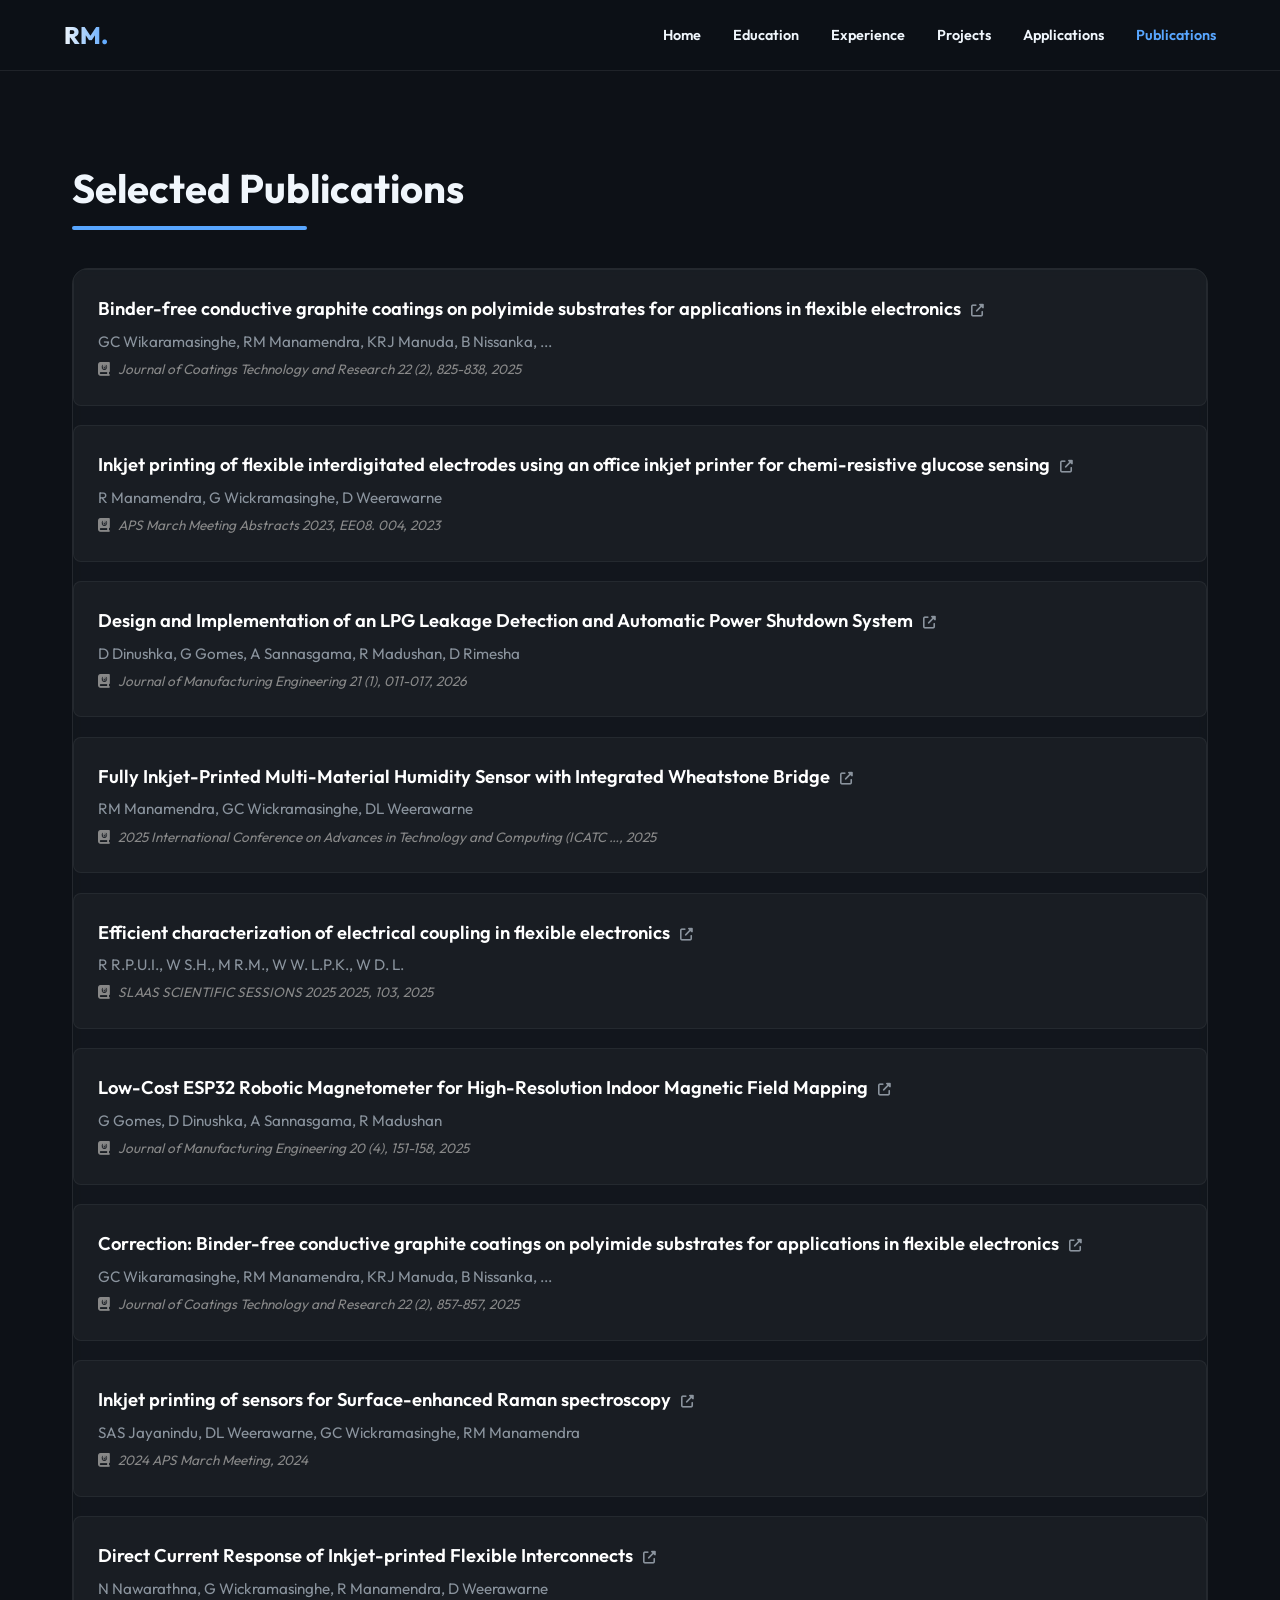
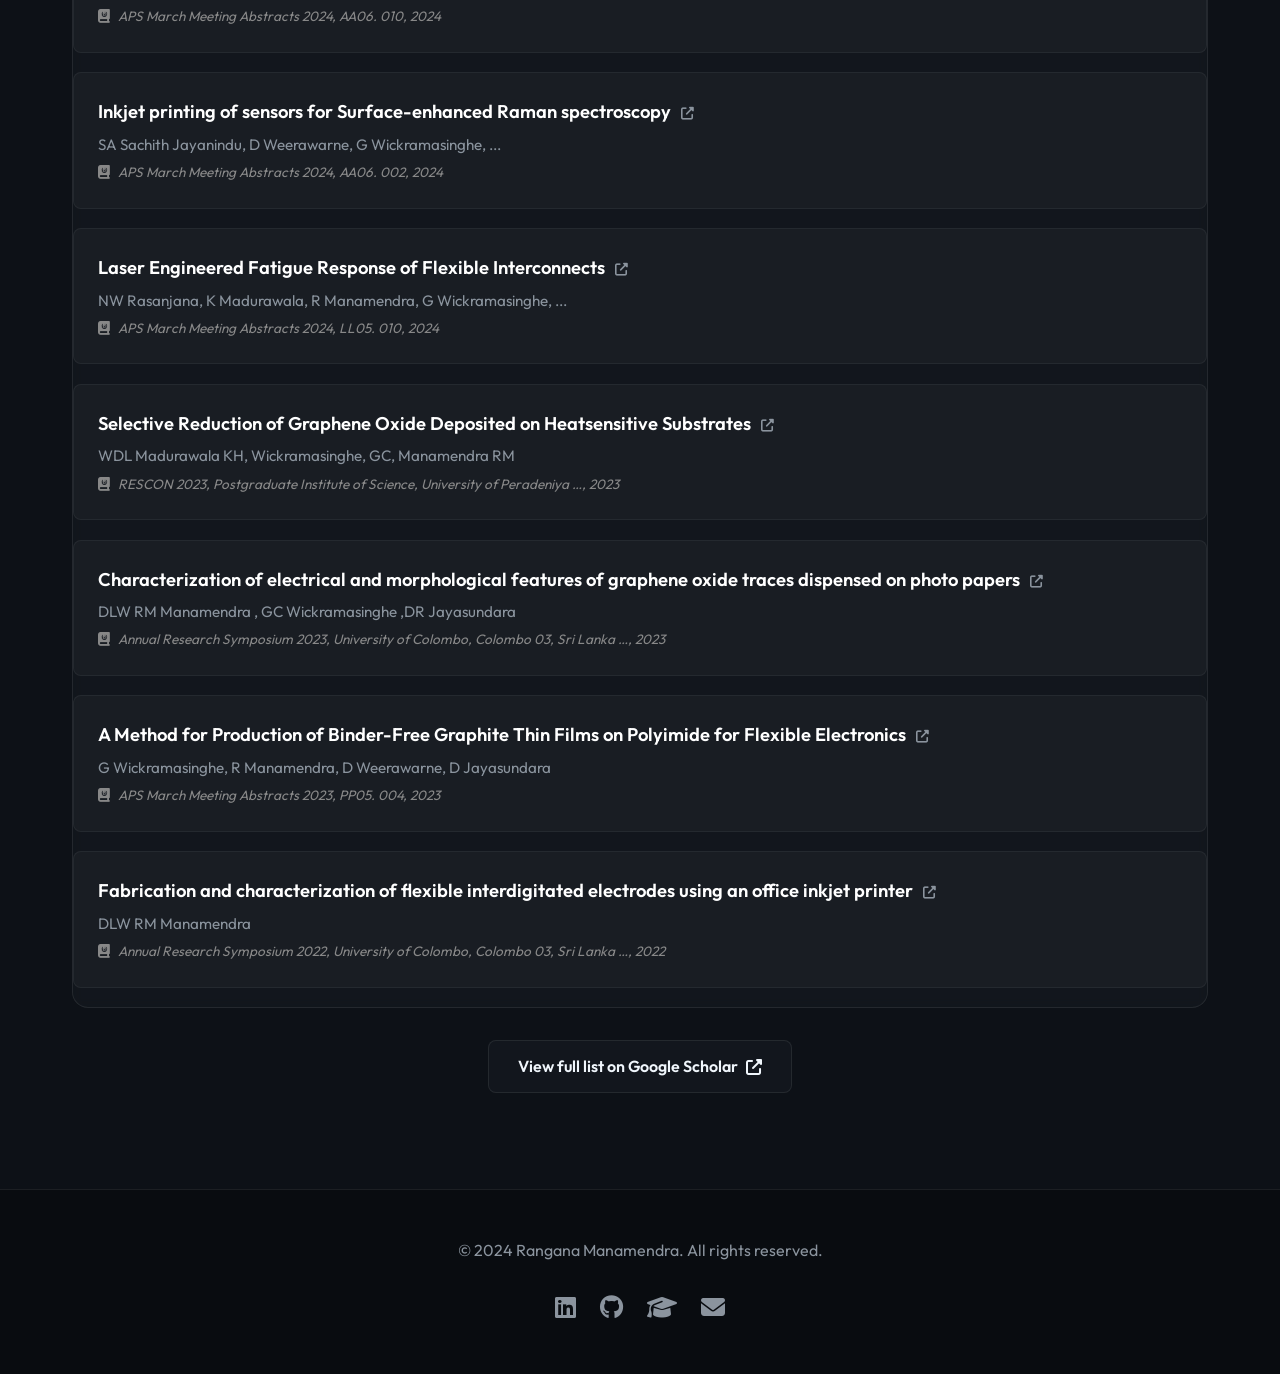
==== commit 39cca41d: "Automated Portfolio Update: 2026-03-20 10:33" ====
--- a/publications.html
+++ b/publications.html
@@ -35,95 +35,80 @@
             <h2 class="section-title">Selected Publications</h2>
             <div class="card" style="padding: 0; overflow: hidden; margin-bottom: 2rem;">
                 <!-- PUBLICATIONS_START -->
-                <a href="https://doi.org/10.1007/s11998-024-01012-4" target="_blank" class="pub-item" style="display: block; text-decoration: none; padding: 1.5rem; background: rgba(255,255,255,0.03); border-radius: 8px; margin-bottom: 1.2rem; border: 1px solid rgba(255,255,255,0.05); transition: transform 0.2s, border-color 0.2s;">
+                <a href="https://scholar.google.com/citations?view_op=view_citation&hl=en&user=Um_jCEMAAAAJ&citation_for_view=Um_jCEMAAAAJ:W7OEmFMy1HYC" target="_blank" class="pub-item" style="display: block; text-decoration: none; padding: 1.5rem; background: rgba(255,255,255,0.03); border-radius: 8px; margin-bottom: 1.2rem; border: 1px solid rgba(255,255,255,0.05); transition: transform 0.2s, border-color 0.2s;">
                     <div class="pub-title" style="color: #fff; font-size: 1.15rem; font-weight: 600; margin-bottom: 0.4rem;">Binder-free conductive graphite coatings on polyimide substrates for applications in flexible electronics <i class="fas fa-external-link-alt" style="font-size: 0.8rem; margin-left: 0.4rem; color: var(--text-secondary);"></i></div>
                     <div class="pub-authors" style="font-size: 0.95rem; color: var(--text-secondary); margin-bottom: 0.3rem;">GC Wikaramasinghe, RM Manamendra, KRJ Manuda, B Nissanka, ...</div>
                     <div class="pub-venue" style="font-size: 0.85rem; color: #888; font-style: italic;"><i class="fas fa-journal-whills" style="margin-right: 0.3rem;"></i> Journal of Coatings Technology and Research 22 (2), 825-838, 2025</div>
-                    <div class="pub-doi" style="margin-top: 0.6rem; font-size: 0.85rem; color: var(--accent);"><i class="fas fa-barcode"></i> DOI: 10.1007/s11998-024-01012-4</div>
                 </a>
-                <a href="https://doi.org/10.1541/ieejsmas.132.172" target="_blank" class="pub-item" style="display: block; text-decoration: none; padding: 1.5rem; background: rgba(255,255,255,0.03); border-radius: 8px; margin-bottom: 1.2rem; border: 1px solid rgba(255,255,255,0.05); transition: transform 0.2s, border-color 0.2s;">
+                <a href="https://scholar.google.com/citations?view_op=view_citation&hl=en&user=Um_jCEMAAAAJ&citation_for_view=Um_jCEMAAAAJ:u-x6o8ySG0sC" target="_blank" class="pub-item" style="display: block; text-decoration: none; padding: 1.5rem; background: rgba(255,255,255,0.03); border-radius: 8px; margin-bottom: 1.2rem; border: 1px solid rgba(255,255,255,0.05); transition: transform 0.2s, border-color 0.2s;">
                     <div class="pub-title" style="color: #fff; font-size: 1.15rem; font-weight: 600; margin-bottom: 0.4rem;">Inkjet printing of flexible interdigitated electrodes using an office inkjet printer for chemi-resistive glucose sensing <i class="fas fa-external-link-alt" style="font-size: 0.8rem; margin-left: 0.4rem; color: var(--text-secondary);"></i></div>
                     <div class="pub-authors" style="font-size: 0.95rem; color: var(--text-secondary); margin-bottom: 0.3rem;">R Manamendra, G Wickramasinghe, D Weerawarne</div>
                     <div class="pub-venue" style="font-size: 0.85rem; color: #888; font-style: italic;"><i class="fas fa-journal-whills" style="margin-right: 0.3rem;"></i> APS March Meeting Abstracts 2023, EE08. 004, 2023</div>
-                    <div class="pub-doi" style="margin-top: 0.6rem; font-size: 0.85rem; color: var(--accent);"><i class="fas fa-barcode"></i> DOI: 10.1541/ieejsmas.132.172</div>
                 </a>
-                <a href="https://doi.org/10.1109/icitiit64777.2025.11040633" target="_blank" class="pub-item" style="display: block; text-decoration: none; padding: 1.5rem; background: rgba(255,255,255,0.03); border-radius: 8px; margin-bottom: 1.2rem; border: 1px solid rgba(255,255,255,0.05); transition: transform 0.2s, border-color 0.2s;">
+                <a href="https://scholar.google.com/citations?view_op=view_citation&hl=en&user=Um_jCEMAAAAJ&citation_for_view=Um_jCEMAAAAJ:roLk4NBRz8UC" target="_blank" class="pub-item" style="display: block; text-decoration: none; padding: 1.5rem; background: rgba(255,255,255,0.03); border-radius: 8px; margin-bottom: 1.2rem; border: 1px solid rgba(255,255,255,0.05); transition: transform 0.2s, border-color 0.2s;">
                     <div class="pub-title" style="color: #fff; font-size: 1.15rem; font-weight: 600; margin-bottom: 0.4rem;">Design and Implementation of an LPG Leakage Detection and Automatic Power Shutdown System <i class="fas fa-external-link-alt" style="font-size: 0.8rem; margin-left: 0.4rem; color: var(--text-secondary);"></i></div>
                     <div class="pub-authors" style="font-size: 0.95rem; color: var(--text-secondary); margin-bottom: 0.3rem;">D Dinushka, G Gomes, A Sannasgama, R Madushan, D Rimesha</div>
                     <div class="pub-venue" style="font-size: 0.85rem; color: #888; font-style: italic;"><i class="fas fa-journal-whills" style="margin-right: 0.3rem;"></i> Journal of Manufacturing Engineering 21 (1), 011-017, 2026</div>
-                    <div class="pub-doi" style="margin-top: 0.6rem; font-size: 0.85rem; color: var(--accent);"><i class="fas fa-barcode"></i> DOI: 10.1109/icitiit64777.2025.11040633</div>
                 </a>
-                <a href="https://doi.org/10.1109/icatc68823.2025.11407886" target="_blank" class="pub-item" style="display: block; text-decoration: none; padding: 1.5rem; background: rgba(255,255,255,0.03); border-radius: 8px; margin-bottom: 1.2rem; border: 1px solid rgba(255,255,255,0.05); transition: transform 0.2s, border-color 0.2s;">
+                <a href="https://scholar.google.com/citations?view_op=view_citation&hl=en&user=Um_jCEMAAAAJ&citation_for_view=Um_jCEMAAAAJ:LkGwnXOMwfcC" target="_blank" class="pub-item" style="display: block; text-decoration: none; padding: 1.5rem; background: rgba(255,255,255,0.03); border-radius: 8px; margin-bottom: 1.2rem; border: 1px solid rgba(255,255,255,0.05); transition: transform 0.2s, border-color 0.2s;">
                     <div class="pub-title" style="color: #fff; font-size: 1.15rem; font-weight: 600; margin-bottom: 0.4rem;">Fully Inkjet-Printed Multi-Material Humidity Sensor with Integrated Wheatstone Bridge <i class="fas fa-external-link-alt" style="font-size: 0.8rem; margin-left: 0.4rem; color: var(--text-secondary);"></i></div>
                     <div class="pub-authors" style="font-size: 0.95rem; color: var(--text-secondary); margin-bottom: 0.3rem;">RM Manamendra, GC Wickramasinghe, DL Weerawarne</div>
                     <div class="pub-venue" style="font-size: 0.85rem; color: #888; font-style: italic;"><i class="fas fa-journal-whills" style="margin-right: 0.3rem;"></i> 2025 International Conference on Advances in Technology and Computing (ICATC …, 2025</div>
-                    <div class="pub-doi" style="margin-top: 0.6rem; font-size: 0.85rem; color: var(--accent);"><i class="fas fa-barcode"></i> DOI: 10.1109/icatc68823.2025.11407886</div>
                 </a>
-                <a href="https://doi.org/10.11159/icbes16.143" target="_blank" class="pub-item" style="display: block; text-decoration: none; padding: 1.5rem; background: rgba(255,255,255,0.03); border-radius: 8px; margin-bottom: 1.2rem; border: 1px solid rgba(255,255,255,0.05); transition: transform 0.2s, border-color 0.2s;">
+                <a href="https://scholar.google.com/citations?view_op=view_citation&hl=en&user=Um_jCEMAAAAJ&citation_for_view=Um_jCEMAAAAJ:ufrVoPGSRksC" target="_blank" class="pub-item" style="display: block; text-decoration: none; padding: 1.5rem; background: rgba(255,255,255,0.03); border-radius: 8px; margin-bottom: 1.2rem; border: 1px solid rgba(255,255,255,0.05); transition: transform 0.2s, border-color 0.2s;">
                     <div class="pub-title" style="color: #fff; font-size: 1.15rem; font-weight: 600; margin-bottom: 0.4rem;">Efficient characterization of electrical coupling in flexible electronics <i class="fas fa-external-link-alt" style="font-size: 0.8rem; margin-left: 0.4rem; color: var(--text-secondary);"></i></div>
                     <div class="pub-authors" style="font-size: 0.95rem; color: var(--text-secondary); margin-bottom: 0.3rem;">R R.P.U.I., W S.H., M R.M., W W. L.P.K., W D. L.</div>
                     <div class="pub-venue" style="font-size: 0.85rem; color: #888; font-style: italic;"><i class="fas fa-journal-whills" style="margin-right: 0.3rem;"></i> SLAAS SCIENTIFIC SESSIONS 2025 2025, 103, 2025</div>
-                    <div class="pub-doi" style="margin-top: 0.6rem; font-size: 0.85rem; color: var(--accent);"><i class="fas fa-barcode"></i> DOI: 10.11159/icbes16.143</div>
                 </a>
-                <a href="https://doi.org/10.37255/jme.v20i4pp151-158" target="_blank" class="pub-item" style="display: block; text-decoration: none; padding: 1.5rem; background: rgba(255,255,255,0.03); border-radius: 8px; margin-bottom: 1.2rem; border: 1px solid rgba(255,255,255,0.05); transition: transform 0.2s, border-color 0.2s;">
+                <a href="https://scholar.google.com/citations?view_op=view_citation&hl=en&user=Um_jCEMAAAAJ&citation_for_view=Um_jCEMAAAAJ:WF5omc3nYNoC" target="_blank" class="pub-item" style="display: block; text-decoration: none; padding: 1.5rem; background: rgba(255,255,255,0.03); border-radius: 8px; margin-bottom: 1.2rem; border: 1px solid rgba(255,255,255,0.05); transition: transform 0.2s, border-color 0.2s;">
                     <div class="pub-title" style="color: #fff; font-size: 1.15rem; font-weight: 600; margin-bottom: 0.4rem;">Low-Cost ESP32 Robotic Magnetometer for High-Resolution Indoor Magnetic Field Mapping <i class="fas fa-external-link-alt" style="font-size: 0.8rem; margin-left: 0.4rem; color: var(--text-secondary);"></i></div>
                     <div class="pub-authors" style="font-size: 0.95rem; color: var(--text-secondary); margin-bottom: 0.3rem;">G Gomes, D Dinushka, A Sannasgama, R Madushan</div>
                     <div class="pub-venue" style="font-size: 0.85rem; color: #888; font-style: italic;"><i class="fas fa-journal-whills" style="margin-right: 0.3rem;"></i> Journal of Manufacturing Engineering 20 (4), 151-158, 2025</div>
-                    <div class="pub-doi" style="margin-top: 0.6rem; font-size: 0.85rem; color: var(--accent);"><i class="fas fa-barcode"></i> DOI: 10.37255/jme.v20i4pp151-158</div>
                 </a>
-                <a href="https://doi.org/10.1007/s11998-025-01080-0" target="_blank" class="pub-item" style="display: block; text-decoration: none; padding: 1.5rem; background: rgba(255,255,255,0.03); border-radius: 8px; margin-bottom: 1.2rem; border: 1px solid rgba(255,255,255,0.05); transition: transform 0.2s, border-color 0.2s;">
+                <a href="https://scholar.google.com/citations?view_op=view_citation&hl=en&user=Um_jCEMAAAAJ&citation_for_view=Um_jCEMAAAAJ:eQOLeE2rZwMC" target="_blank" class="pub-item" style="display: block; text-decoration: none; padding: 1.5rem; background: rgba(255,255,255,0.03); border-radius: 8px; margin-bottom: 1.2rem; border: 1px solid rgba(255,255,255,0.05); transition: transform 0.2s, border-color 0.2s;">
                     <div class="pub-title" style="color: #fff; font-size: 1.15rem; font-weight: 600; margin-bottom: 0.4rem;">Correction: Binder-free conductive graphite coatings on polyimide substrates for applications in flexible electronics <i class="fas fa-external-link-alt" style="font-size: 0.8rem; margin-left: 0.4rem; color: var(--text-secondary);"></i></div>
                     <div class="pub-authors" style="font-size: 0.95rem; color: var(--text-secondary); margin-bottom: 0.3rem;">GC Wikaramasinghe, RM Manamendra, KRJ Manuda, B Nissanka, ...</div>
                     <div class="pub-venue" style="font-size: 0.85rem; color: #888; font-style: italic;"><i class="fas fa-journal-whills" style="margin-right: 0.3rem;"></i> Journal of Coatings Technology and Research 22 (2), 857-857, 2025</div>
-                    <div class="pub-doi" style="margin-top: 0.6rem; font-size: 0.85rem; color: var(--accent);"><i class="fas fa-barcode"></i> DOI: 10.1007/s11998-025-01080-0</div>
                 </a>
-                <a href="https://doi.org/10.1117/12.2080130" target="_blank" class="pub-item" style="display: block; text-decoration: none; padding: 1.5rem; background: rgba(255,255,255,0.03); border-radius: 8px; margin-bottom: 1.2rem; border: 1px solid rgba(255,255,255,0.05); transition: transform 0.2s, border-color 0.2s;">
+                <a href="https://scholar.google.com/citations?view_op=view_citation&hl=en&user=Um_jCEMAAAAJ&citation_for_view=Um_jCEMAAAAJ:_FxGoFyzp5QC" target="_blank" class="pub-item" style="display: block; text-decoration: none; padding: 1.5rem; background: rgba(255,255,255,0.03); border-radius: 8px; margin-bottom: 1.2rem; border: 1px solid rgba(255,255,255,0.05); transition: transform 0.2s, border-color 0.2s;">
                     <div class="pub-title" style="color: #fff; font-size: 1.15rem; font-weight: 600; margin-bottom: 0.4rem;">Inkjet printing of sensors for Surface-enhanced Raman spectroscopy <i class="fas fa-external-link-alt" style="font-size: 0.8rem; margin-left: 0.4rem; color: var(--text-secondary);"></i></div>
                     <div class="pub-authors" style="font-size: 0.95rem; color: var(--text-secondary); margin-bottom: 0.3rem;">SAS Jayanindu, DL Weerawarne, GC Wickramasinghe, RM Manamendra</div>
                     <div class="pub-venue" style="font-size: 0.85rem; color: #888; font-style: italic;"><i class="fas fa-journal-whills" style="margin-right: 0.3rem;"></i> 2024 APS March Meeting, 2024</div>
-                    <div class="pub-doi" style="margin-top: 0.6rem; font-size: 0.85rem; color: var(--accent);"><i class="fas fa-barcode"></i> DOI: 10.1117/12.2080130</div>
                 </a>
                 <a href="https://scholar.google.com/citations?view_op=view_citation&hl=en&user=Um_jCEMAAAAJ&citation_for_view=Um_jCEMAAAAJ:Y0pCki6q_DkC" target="_blank" class="pub-item" style="display: block; text-decoration: none; padding: 1.5rem; background: rgba(255,255,255,0.03); border-radius: 8px; margin-bottom: 1.2rem; border: 1px solid rgba(255,255,255,0.05); transition: transform 0.2s, border-color 0.2s;">
                     <div class="pub-title" style="color: #fff; font-size: 1.15rem; font-weight: 600; margin-bottom: 0.4rem;">Direct Current Response of Inkjet-printed Flexible Interconnects <i class="fas fa-external-link-alt" style="font-size: 0.8rem; margin-left: 0.4rem; color: var(--text-secondary);"></i></div>
                     <div class="pub-authors" style="font-size: 0.95rem; color: var(--text-secondary); margin-bottom: 0.3rem;">N Nawarathna, G Wickramasinghe, R Manamendra, D Weerawarne</div>
                     <div class="pub-venue" style="font-size: 0.85rem; color: #888; font-style: italic;"><i class="fas fa-journal-whills" style="margin-right: 0.3rem;"></i> APS March Meeting Abstracts 2024, AA06. 010, 2024</div>
-                    
                 </a>
-                <a href="https://doi.org/10.1117/12.2080130" target="_blank" class="pub-item" style="display: block; text-decoration: none; padding: 1.5rem; background: rgba(255,255,255,0.03); border-radius: 8px; margin-bottom: 1.2rem; border: 1px solid rgba(255,255,255,0.05); transition: transform 0.2s, border-color 0.2s;">
+                <a href="https://scholar.google.com/citations?view_op=view_citation&hl=en&user=Um_jCEMAAAAJ&citation_for_view=Um_jCEMAAAAJ:Tyk-4Ss8FVUC" target="_blank" class="pub-item" style="display: block; text-decoration: none; padding: 1.5rem; background: rgba(255,255,255,0.03); border-radius: 8px; margin-bottom: 1.2rem; border: 1px solid rgba(255,255,255,0.05); transition: transform 0.2s, border-color 0.2s;">
                     <div class="pub-title" style="color: #fff; font-size: 1.15rem; font-weight: 600; margin-bottom: 0.4rem;">Inkjet printing of sensors for Surface-enhanced Raman spectroscopy <i class="fas fa-external-link-alt" style="font-size: 0.8rem; margin-left: 0.4rem; color: var(--text-secondary);"></i></div>
                     <div class="pub-authors" style="font-size: 0.95rem; color: var(--text-secondary); margin-bottom: 0.3rem;">SA Sachith Jayanindu, D Weerawarne, G Wickramasinghe, ...</div>
                     <div class="pub-venue" style="font-size: 0.85rem; color: #888; font-style: italic;"><i class="fas fa-journal-whills" style="margin-right: 0.3rem;"></i> APS March Meeting Abstracts 2024, AA06. 002, 2024</div>
-                    <div class="pub-doi" style="margin-top: 0.6rem; font-size: 0.85rem; color: var(--accent);"><i class="fas fa-barcode"></i> DOI: 10.1117/12.2080130</div>
                 </a>
-                <a href="https://doi.org/10.4071/2380-4505-2018.1.000543" target="_blank" class="pub-item" style="display: block; text-decoration: none; padding: 1.5rem; background: rgba(255,255,255,0.03); border-radius: 8px; margin-bottom: 1.2rem; border: 1px solid rgba(255,255,255,0.05); transition: transform 0.2s, border-color 0.2s;">
+                <a href="https://scholar.google.com/citations?view_op=view_citation&hl=en&user=Um_jCEMAAAAJ&citation_for_view=Um_jCEMAAAAJ:zYLM7Y9cAGgC" target="_blank" class="pub-item" style="display: block; text-decoration: none; padding: 1.5rem; background: rgba(255,255,255,0.03); border-radius: 8px; margin-bottom: 1.2rem; border: 1px solid rgba(255,255,255,0.05); transition: transform 0.2s, border-color 0.2s;">
                     <div class="pub-title" style="color: #fff; font-size: 1.15rem; font-weight: 600; margin-bottom: 0.4rem;">Laser Engineered Fatigue Response of Flexible Interconnects <i class="fas fa-external-link-alt" style="font-size: 0.8rem; margin-left: 0.4rem; color: var(--text-secondary);"></i></div>
                     <div class="pub-authors" style="font-size: 0.95rem; color: var(--text-secondary); margin-bottom: 0.3rem;">NW Rasanjana, K Madurawala, R Manamendra, G Wickramasinghe, ...</div>
                     <div class="pub-venue" style="font-size: 0.85rem; color: #888; font-style: italic;"><i class="fas fa-journal-whills" style="margin-right: 0.3rem;"></i> APS March Meeting Abstracts 2024, LL05. 010, 2024</div>
-                    <div class="pub-doi" style="margin-top: 0.6rem; font-size: 0.85rem; color: var(--accent);"><i class="fas fa-barcode"></i> DOI: 10.4071/2380-4505-2018.1.000543</div>
                 </a>
-                <a href="https://doi.org/10.1016/s1872-5805(14)60126-8" target="_blank" class="pub-item" style="display: block; text-decoration: none; padding: 1.5rem; background: rgba(255,255,255,0.03); border-radius: 8px; margin-bottom: 1.2rem; border: 1px solid rgba(255,255,255,0.05); transition: transform 0.2s, border-color 0.2s;">
+                <a href="https://scholar.google.com/citations?view_op=view_citation&hl=en&user=Um_jCEMAAAAJ&citation_for_view=Um_jCEMAAAAJ:UeHWp8X0CEIC" target="_blank" class="pub-item" style="display: block; text-decoration: none; padding: 1.5rem; background: rgba(255,255,255,0.03); border-radius: 8px; margin-bottom: 1.2rem; border: 1px solid rgba(255,255,255,0.05); transition: transform 0.2s, border-color 0.2s;">
                     <div class="pub-title" style="color: #fff; font-size: 1.15rem; font-weight: 600; margin-bottom: 0.4rem;">Selective Reduction of Graphene Oxide Deposited on Heatsensitive Substrates <i class="fas fa-external-link-alt" style="font-size: 0.8rem; margin-left: 0.4rem; color: var(--text-secondary);"></i></div>
                     <div class="pub-authors" style="font-size: 0.95rem; color: var(--text-secondary); margin-bottom: 0.3rem;">WDL Madurawala KH, Wickramasinghe, GC, Manamendra RM</div>
                     <div class="pub-venue" style="font-size: 0.85rem; color: #888; font-style: italic;"><i class="fas fa-journal-whills" style="margin-right: 0.3rem;"></i> RESCON 2023, Postgraduate Institute of Science, University of Peradeniya …, 2023</div>
-                    <div class="pub-doi" style="margin-top: 0.6rem; font-size: 0.85rem; color: var(--accent);"><i class="fas fa-barcode"></i> DOI: 10.1016/s1872-5805(14)60126-8</div>
                 </a>
-                <a href="https://doi.org/10.6028/jres.120.019" target="_blank" class="pub-item" style="display: block; text-decoration: none; padding: 1.5rem; background: rgba(255,255,255,0.03); border-radius: 8px; margin-bottom: 1.2rem; border: 1px solid rgba(255,255,255,0.05); transition: transform 0.2s, border-color 0.2s;">
+                <a href="https://scholar.google.com/citations?view_op=view_citation&hl=en&user=Um_jCEMAAAAJ&citation_for_view=Um_jCEMAAAAJ:qjMakFHDy7sC" target="_blank" class="pub-item" style="display: block; text-decoration: none; padding: 1.5rem; background: rgba(255,255,255,0.03); border-radius: 8px; margin-bottom: 1.2rem; border: 1px solid rgba(255,255,255,0.05); transition: transform 0.2s, border-color 0.2s;">
                     <div class="pub-title" style="color: #fff; font-size: 1.15rem; font-weight: 600; margin-bottom: 0.4rem;">Characterization of electrical and morphological features of graphene oxide traces dispensed on photo papers <i class="fas fa-external-link-alt" style="font-size: 0.8rem; margin-left: 0.4rem; color: var(--text-secondary);"></i></div>
                     <div class="pub-authors" style="font-size: 0.95rem; color: var(--text-secondary); margin-bottom: 0.3rem;">DLW RM Manamendra , GC Wickramasinghe ,DR Jayasundara</div>
                     <div class="pub-venue" style="font-size: 0.85rem; color: #888; font-style: italic;"><i class="fas fa-journal-whills" style="margin-right: 0.3rem;"></i> Annual Research Symposium 2023, University of Colombo, Colombo 03, Sri Lanka …, 2023</div>
-                    <div class="pub-doi" style="margin-top: 0.6rem; font-size: 0.85rem; color: var(--accent);"><i class="fas fa-barcode"></i> DOI: 10.6028/jres.120.019</div>
                 </a>
-                <a href="https://doi.org/10.1007/s11998-024-01012-4" target="_blank" class="pub-item" style="display: block; text-decoration: none; padding: 1.5rem; background: rgba(255,255,255,0.03); border-radius: 8px; margin-bottom: 1.2rem; border: 1px solid rgba(255,255,255,0.05); transition: transform 0.2s, border-color 0.2s;">
+                <a href="https://scholar.google.com/citations?view_op=view_citation&hl=en&user=Um_jCEMAAAAJ&citation_for_view=Um_jCEMAAAAJ:d1gkVwhDpl0C" target="_blank" class="pub-item" style="display: block; text-decoration: none; padding: 1.5rem; background: rgba(255,255,255,0.03); border-radius: 8px; margin-bottom: 1.2rem; border: 1px solid rgba(255,255,255,0.05); transition: transform 0.2s, border-color 0.2s;">
                     <div class="pub-title" style="color: #fff; font-size: 1.15rem; font-weight: 600; margin-bottom: 0.4rem;">A Method for Production of Binder-Free Graphite Thin Films on Polyimide for Flexible Electronics <i class="fas fa-external-link-alt" style="font-size: 0.8rem; margin-left: 0.4rem; color: var(--text-secondary);"></i></div>
                     <div class="pub-authors" style="font-size: 0.95rem; color: var(--text-secondary); margin-bottom: 0.3rem;">G Wickramasinghe, R Manamendra, D Weerawarne, D Jayasundara</div>
                     <div class="pub-venue" style="font-size: 0.85rem; color: #888; font-style: italic;"><i class="fas fa-journal-whills" style="margin-right: 0.3rem;"></i> APS March Meeting Abstracts 2023, PP05. 004, 2023</div>
-                    <div class="pub-doi" style="margin-top: 0.6rem; font-size: 0.85rem; color: var(--accent);"><i class="fas fa-barcode"></i> DOI: 10.1007/s11998-024-01012-4</div>
                 </a>
-                <a href="https://doi.org/10.1541/ieejsmas.132.172" target="_blank" class="pub-item" style="display: block; text-decoration: none; padding: 1.5rem; background: rgba(255,255,255,0.03); border-radius: 8px; margin-bottom: 1.2rem; border: 1px solid rgba(255,255,255,0.05); transition: transform 0.2s, border-color 0.2s;">
+                <a href="https://scholar.google.com/citations?view_op=view_citation&hl=en&user=Um_jCEMAAAAJ&citation_for_view=Um_jCEMAAAAJ:2osOgNQ5qMEC" target="_blank" class="pub-item" style="display: block; text-decoration: none; padding: 1.5rem; background: rgba(255,255,255,0.03); border-radius: 8px; margin-bottom: 1.2rem; border: 1px solid rgba(255,255,255,0.05); transition: transform 0.2s, border-color 0.2s;">
                     <div class="pub-title" style="color: #fff; font-size: 1.15rem; font-weight: 600; margin-bottom: 0.4rem;">Fabrication and characterization of flexible interdigitated electrodes using an office inkjet printer <i class="fas fa-external-link-alt" style="font-size: 0.8rem; margin-left: 0.4rem; color: var(--text-secondary);"></i></div>
                     <div class="pub-authors" style="font-size: 0.95rem; color: var(--text-secondary); margin-bottom: 0.3rem;">DLW RM Manamendra</div>
                     <div class="pub-venue" style="font-size: 0.85rem; color: #888; font-style: italic;"><i class="fas fa-journal-whills" style="margin-right: 0.3rem;"></i> Annual Research Symposium 2022, University of Colombo, Colombo 03, Sri Lanka …, 2022</div>
-                    <div class="pub-doi" style="margin-top: 0.6rem; font-size: 0.85rem; color: var(--accent);"><i class="fas fa-barcode"></i> DOI: 10.1541/ieejsmas.132.172</div>
                 </a>
 
                 <!-- PUBLICATIONS_END -->
